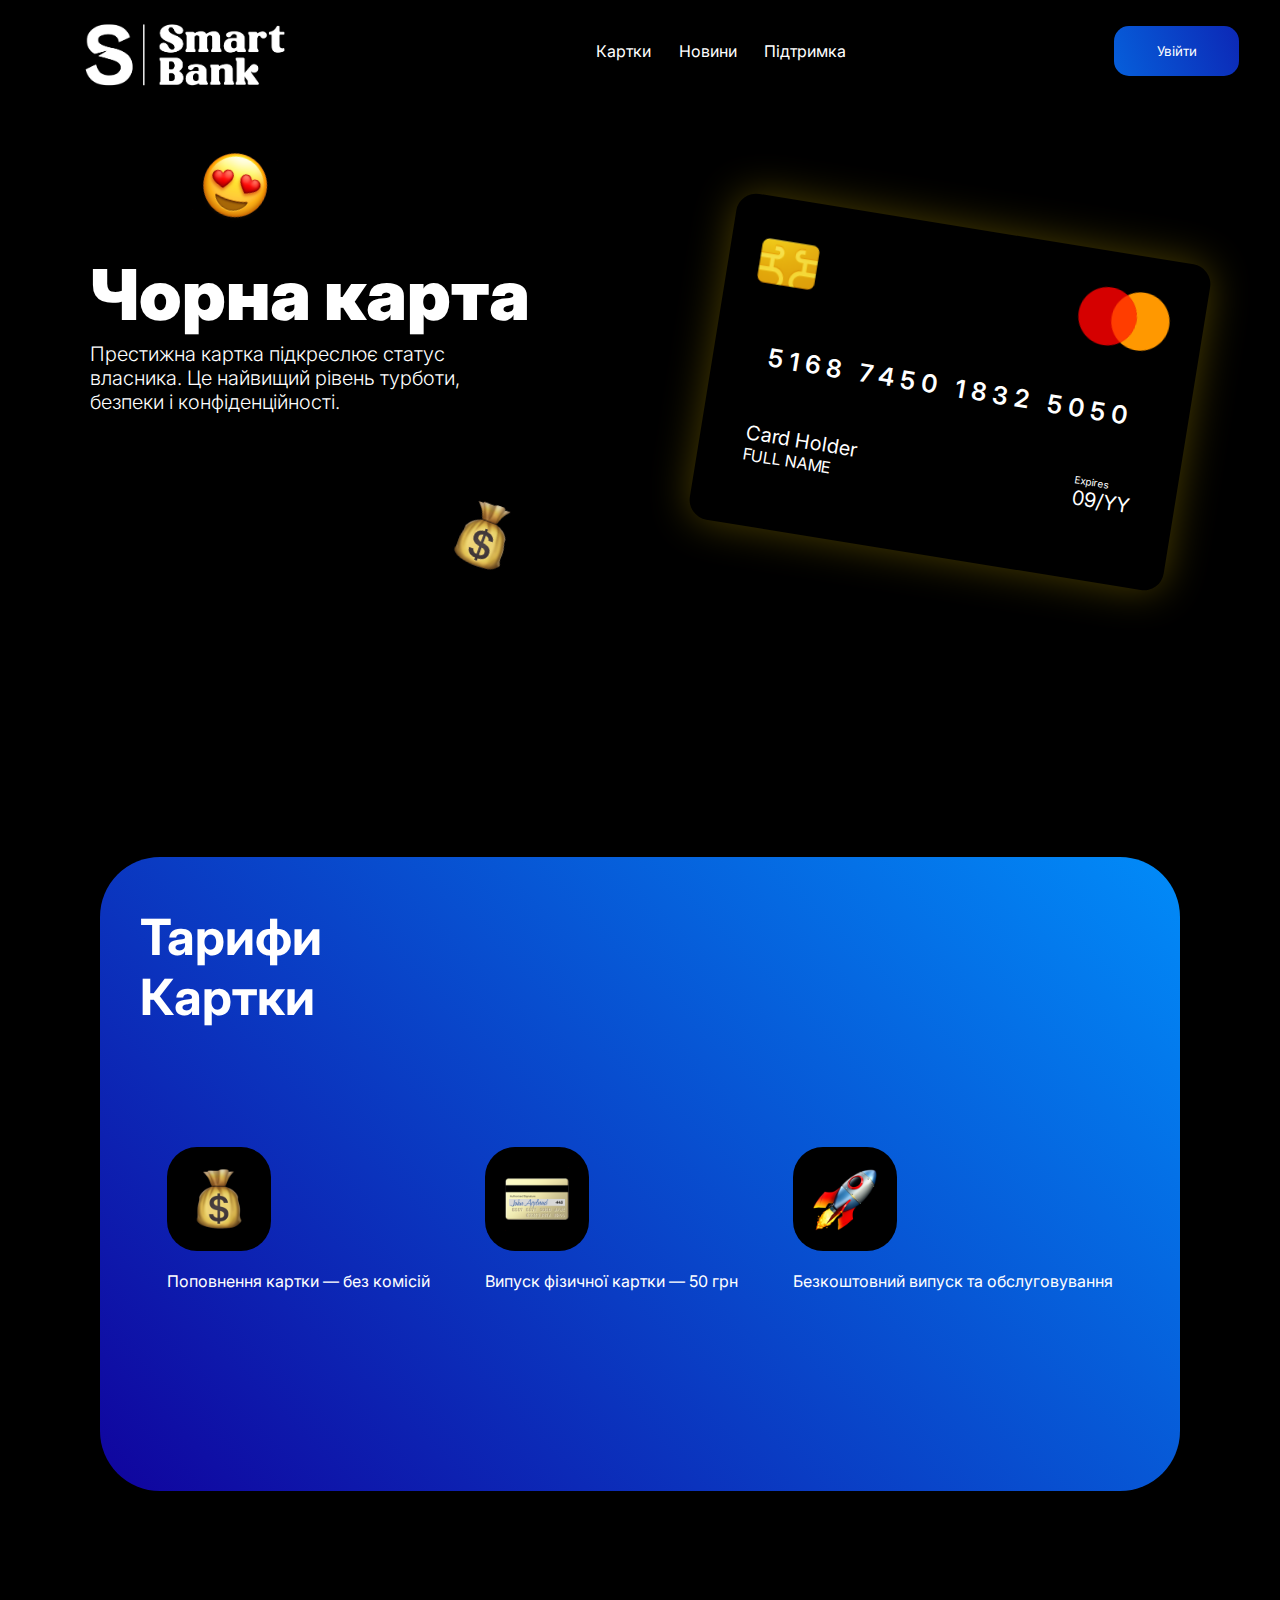
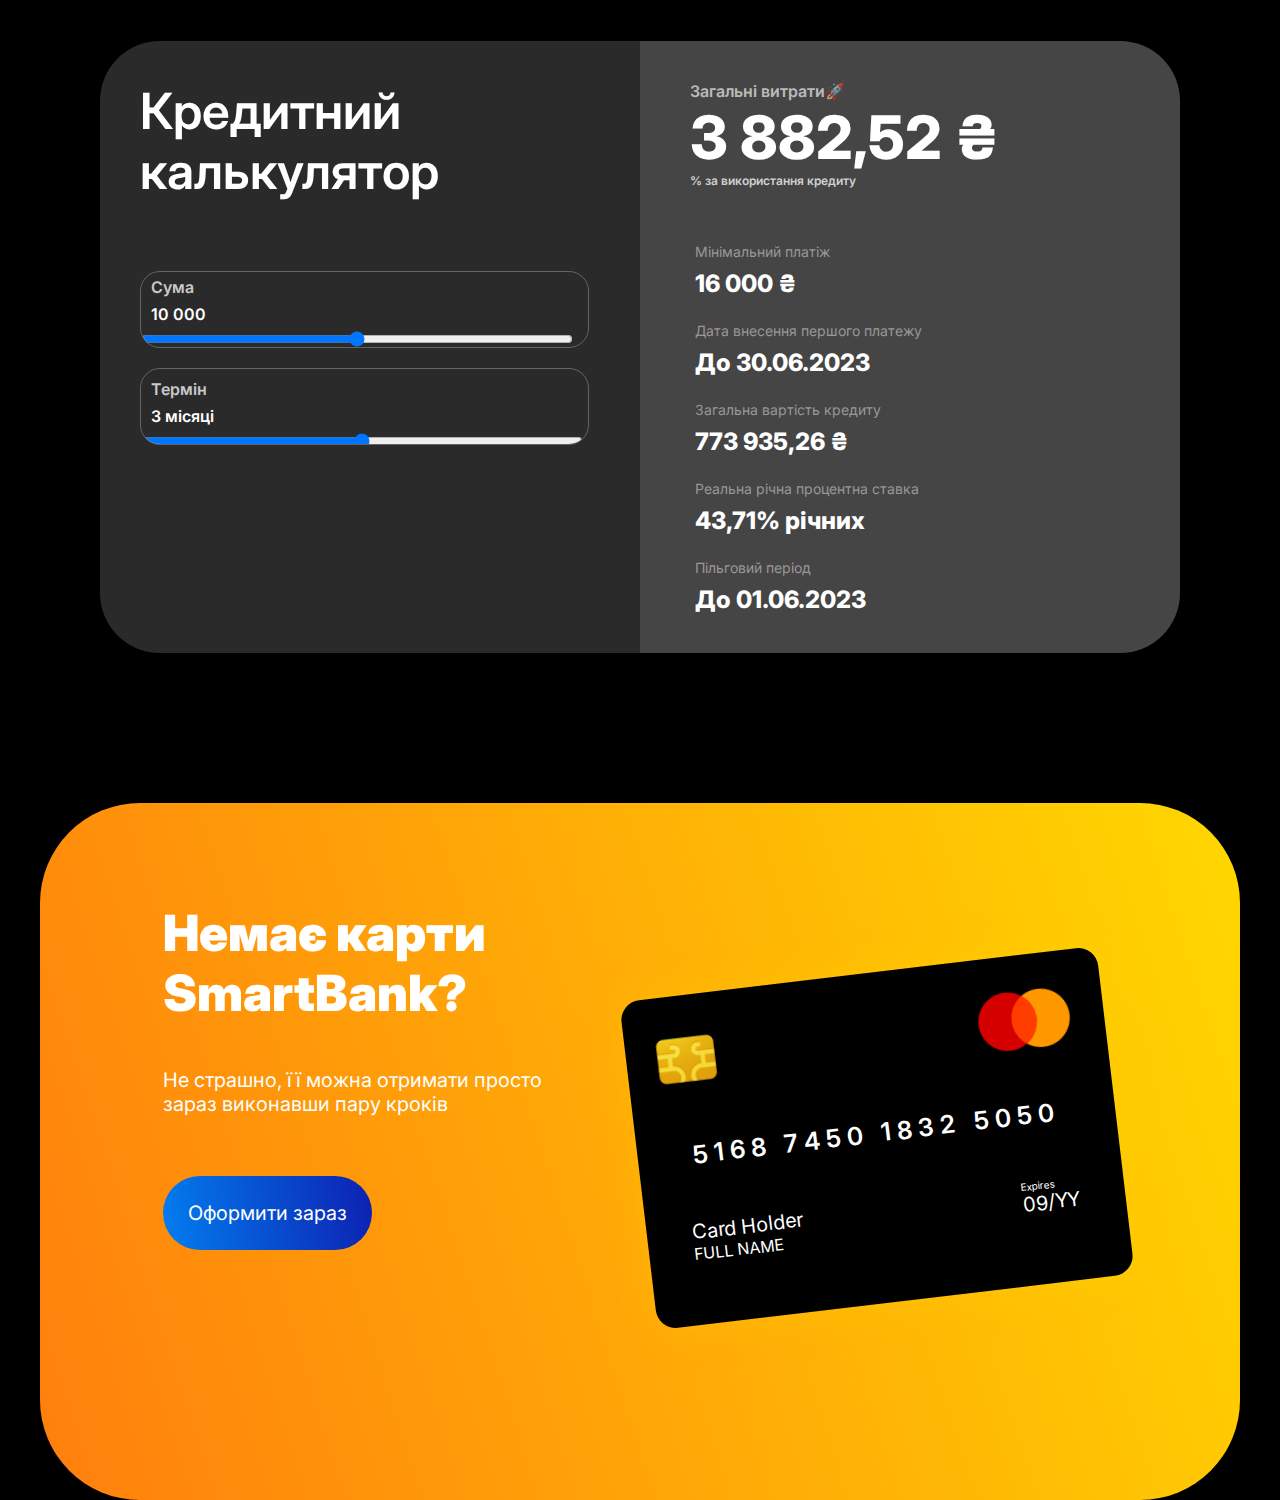
==== pages/blackcard.html @ bc7e6b84 "v4" ====
<!DOCTYPE html>
<html lang="en">
<head>
    <meta charset="UTF-8">
    <meta name="viewport" content="width=device-width, initial-scale=1.0">
    <title>Чорна карта</title>
    <link rel="stylesheet" href="../style/blackcard.css">
    <link rel="stylesheet" href="../style/CardModal.css">
    <link rel="stylesheet" href="../style/load.css">
</head>
<body>
    <div class="modal__cards">
        <img src="../image/close-100.png" alt="" class="modal-btn">
        <h2 class="modal__cards-title">Обирай потрібну карту</h2>
        <div class="modal__block">
            <a href="../pages/blackcard.html">
            <div class="modal__cards-box">
                <div class="modal-card card-black">
                    <div class="modal-card__top">
                        <img src="../image/chip card.png" alt="" class="modal__card-chip">
                        <img src="../image/Mastercard Logo.png" alt="" class="modal__card-company">
                    </div>
                    <p class="modal__card-number">5168 7000 1234 5432</p>
                    <p class="modal__card-data">09/27</p>
                </div>
                <p class="modal__card-name">Чорна карта</p>
                <p class="modal__card-info">Престижна картка підкреслює статус власника. Це найвищий рівень турботи, безпеки і конфіденційності. </p>
            </div>
            </a>
            <a href="">
            <div class="modal__cards-box">
                <div class="modal-card card-pink">
                    <div class="modal-card__top">
                        <img src="../image/chip card.png" alt="" class="modal__card-chip">
                        <img src="../image/Mastercard Logo.png" alt="" class="modal__card-company">
                    </div>
                    <p class="modal__card-number">5168 7000 1234 5432</p>
                    <p class="modal__card-data">09/27</p>
                </div>
                <p class="modal__card-name">Дитяча карта</p>
                <p class="modal__card-info"> Картка для клієнтів від 6 до 14 років. Включає в себе батьківський контроль, а також цікаві можливості. </p>
            </div>
            </a>
            <a href="">
            <div class="modal__cards-box">
                <div class="modal-card card-white">
                    <div class="modal-card__top">
                        <img src="../image/chip card.png" alt="" class="modal__card-chip">
                        <img src="../image/Mastercard Logo.png" alt="" class="modal__card-company">
                    </div>
                    <p class="modal__card-number" style="color: black;">5168 7000 1234 5432</p>
                    <p class="modal__card-data" style="color: black;">09/27</p>
                </div>
                <p class="modal__card-name">Біла карта</p>
                <p class="modal__card-info"> Прості перекази, оплата комуналки, функціональна виписка, налаштування картки - тепер у вашій кишені!</p>
            </div>
            </a>
        </div>
      
        
    </div>
    <div class="mask">
        <div class="load">
            <img src="../image/logo.png" alt="" width="200px">
        </div>
    </div>
    <header class="header">
        <a href="../index.html">
            <img src="../image/logo.png" alt="SmartBank" class="logo">
        </a>
        <nav class="list">
            <a href="../index.html">
                <ul class="cards element">Картки</ul>
            </a>            
            <ul class="news element">Новини</ul>
            <ul class="support element">Підтримка</ul>
        </nav>
        <img src="../image/icons8-menu-100.png" alt="Menu" class="img-menu">
        <a href="../pages/regestration.html">
        <button class="login-btn">Увійти</button>
        <link href="https://fonts.googleapis.com/css?family=Inter:100,200,300,regular,500,600,700,800,900" rel="stylesheet" />

        </a>
    </header>
    <main>
        <section class="card__info">
            <div class="card__info-left">
                <h1 class="card__info-title">Чорна карта</h1>
                <p class="card__info-text">Престижна картка підкреслює статус власника. Це найвищий рівень турботи, безпеки і конфіденційності. </p>
            </div>
            <div class="card__info-right">
                <div class="card">
                    <div class="card__top">
                        <img src="../image/chip card.png" alt="" class="card-chip">
                        <img src="../image/Mastercard Logo.png" alt="" class="card-company">
                    </div>
                    <p class="card-number">5168 7450 1832 5050</p>
                    <div class="card__bottom">
                        <div class="name__box">
                            <p class="name__box-title">Card Holder</p>
                            <p class="name__box-info">FULL NAME</p>
                        </div>
                        <div class="expires__box">
                            <p class="expires__box-title">Expires</p>
                            <p class="expires__box-dato">09/YY</p>
                        </div>
                    </div>
                </div>
            </div>
            <img src="../image/heart_eyes.png" alt="" class="emoji heart-eyes">
            <img src="../image/moneybag.png" alt="" class="emoji moneybag">
            
        </section>
        <section class="card-tariff">
            <h2 class="card-tariff-title">
                Тарифи <br>Картки
            </h2>
            <div class="card-tariff__block">
                <div class="card-tariff-box">
                    <div class="card-tariff__emoji-box">
                        <img src="../image/moneybag.png" alt="" class="card-tif__emoji">
                    </div>
                    <p class="card-tariff-info">Поповнення картки — без комісій</p>
                </div>
                <div class="card-tariff-box">
                    <div class="card-tariff__emoji-box">
                        <img src="../image/credit_card.png" alt="" class="card-tif__emoji">
                    </div>
                    <p class="card-tariff-info">Випуск фізичної картки — 50 грн</p>
                </div>
                <div class="card-tariff-box">
                    <div class="card-tariff__emoji-box">
                        <img src="../image/rocket.png" alt="" class="card-tif__emoji">
                    </div>
                    <p class="card-tariff-info">Безкоштовний випуск та обслуговування</p>
                </div>
            </div>
        </section>
        <section class="credit-calc">
            <div class="calc">
                <h2 class="calc-title">
                    Кредитний <br> калькулятор
                </h2>
                <div class="calc-box-summa">
                    <label class="calc-summa-name">Сума</label>
                    <p class="calc-summa-number">10 000</p>
                    <input type="range" class="calc-summa-range">
                </div>
                <div class="calc-box-time">
                    <label class="calc-time-name">Термін</label>
                    <p class="calc-time-number">3 місяці</p>
                    <input type="range" class="calc-time-range">
                </div>
            </div>
            <div class="credit-info">
                <div class="credit-info-head">
                    <p class="credit-info-title">Загальні витрати🚀</p>
                    <p class="credit-info-number">3 882,52 ₴</p>
                    <p class="credit-info-txt">% за використання кредиту 
                    </p>
                </div>
                <div class="credit-info-body">
                    <div class="credit-info-box">
                        <p class="credit-minimum-name">Мінімальний платіж </p>
                        <p class="credit-minimum-number">16 000 ₴</p>
                        
                    </div>
                    <div class="credit-info-box">
                        <p class="credit-firsrt-name">Дата внесення першого платежу </p>
                        <p class="credit-first-dato">До 30.06.2023</p>

                    </div>
                    <div class="credit-info-box">
                        <p class="credit-all-name">Загальна вартість кредиту</p>
                        <p class="credit-all-number">773 935,26 ₴</p>

                    </div>
                    <div class="credit-info-box">
                        <p class="credit-procent-name">Реальна річна процентна ставка</p>
                        <p class="credit-procent-number">43,71% річних</p>

                    </div>
                    <div class="credit-info-box">
                        <p class="credit-free-name">Пільговий період</p>
                        <p class="credit-free-number">До 01.06.2023</p>

                    </div>
                </div>
            </div>
        </section>
        <section class="notcard">
            <div class="notcard__left">
                <h2 class="notcard__left-title">Немає карти <br> SmartBank?</h2>
                <p class="notcard__left-info">Не страшно, її можна отримати просто зараз виконавши пару кроків</p>
                <button class="notcard__left-btn">Оформити зараз</button>
            </div>
            <div class="notcard__right">
                <div class="card" style="rotate: -16deg;">
                    <div class="card__top">
                        <img src="../image/chip card.png" alt="" class="card-chip">
                        <img src="../image/Mastercard Logo.png" alt="" class="card-company">
                    </div>
                    <p class="card-number">5168 7450 1832 5050</p>
                    <div class="card__bottom">
                        <div class="name__box">
                            <p class="name__box-title">Card Holder</p>
                            <p class="name__box-info">FULL NAME</p>
                        </div>
                        <div class="expires__box">
                            <p class="expires__box-title">Expires</p>
                            <p class="expires__box-dato">09/YY</p>
                        </div>
                    </div>
                </div>
            </div>
        </section>
    </main>
    <script src="../script/load.js"></script>
    <script src="../script/CardModal.js"></script>
</body>
</html>
---- style/blackcard.css ----
*{ 
    padding: 0; 
    margin: 0; 
    border: 0; 
    text-decoration: none; 
    font-family: Inter;

   } 
    
   :focus,:active{outline: none;} 
   a:focus,a:active{outline: none;} 
    
   nav,footer,header,aside{display: block;} 
    
   :root{ 
    --blue: #10069F; 
    --yellow: #FFD700;
   }  
    
   input,button,textarea{font-family:inherit;} 
    
   input::-ms-clear{display: none;} 
   button{cursor: pointer;
transition: 0.3s;} 
   button:hover{
    scale: 1.05;
   }
   button::-moz-focus-inner {padding:0;border:0;} 
   a, a:visited{text-decoration: none;
color: white;} 
   a:hover{text-decoration: none;} 
   ul li{list-style: none;} 
   img{vertical-align: top;} 
    
   h1,h2,h3,h4,h5,h6{font-size:inherit;font-weight: 400;} 
    
   html{ 
    scroll-behavior: smooth; 
   }




/* HEADER */

.header{
    height: 60px;
    background-color: black;
    border: 1px solid #000;
    display: flex;
    color: #fff;
    align-items: center;
    justify-content: space-between;
    padding: 20px 40px;
}

.logo {
    height: 75px;
    padding: 10px;
}




.list {
    display: flex;
    justify-content: space-between;
    align-items: center;
    min-width: 250px;
    max-width: 350px;
    color: #fff;
    font-size: 16px;

}


.img-menu{
    display: none;
}


.element{

    color: #fff;
    font-size: 16px;

}
.login-btn {
    width: 125px;
    height: 50px;
    border-radius: 15px;
    background: linear-gradient(71deg, #0095FF -99.27%, #10069F 162.04%);
    color: #fff;

}



/* MAIN */



/* INFO CARD */

main{
    background-color: #000;
    color: #fff;
}
.card__info {
    padding-top: 125px;
    display: flex;
    justify-content: space-around;
}
.card__info-left {
}
.card__info-title {
    margin-top: 25px;
    color: #FFF;
font-family: Inter;
font-size: 70px;
font-style: normal;
font-weight: 900;
line-height: normal;
}
.card__info-text {
    margin-top: 5px;
    color: #FFF;
font-family: Inter;
font-size: 20px;
font-style: normal;
font-weight: 300;
line-height: normal;
width: 400px;
}
.card__info-right {

}
.card {
    border-radius: 20px;
background: #000;
box-shadow: 0px 0px 40px 0px rgba(255, 215, 0, 0.29);
width: 450px;
height: 300px;
transform: rotate(9.216deg);
flex-shrink: 0;
 padding: 15px;
}
.card__top {
    display: flex;
    justify-content: space-between;
    align-items: center;
    margin-bottom: 30px;
    padding: 0px 15px;

}
.card-chip {
}
.card-company {
}
.card-number {
    text-align: center;
    display: block;
    margin: 0px auto;
    color: #FFF;
font-family: Inter;
font-size: 25px;
font-style: normal;
font-weight: 600;
line-height: normal;
letter-spacing: 6.25px;
}
.card__bottom {
    margin-top: 50px;
    display: flex;
    justify-content: space-between;
    padding: 0px 30px;
}
.expires__box {
}
.expires__box-title {
    color: #FFF;
font-family: Inter;
font-size: 10px;
font-style: normal;
font-weight: 400;
line-height: normal;
}
.expires__box-dato {
    color: #FFF;
font-family: Inter;
font-size: 20px;
font-style: normal;
font-weight: 400;
line-height: normal;
}
.name__box {
    
}
.name__box-title {
    color: #FFF;
font-family: Inter;
font-size: 20px;
font-style: normal;
font-weight: 400;
line-height: normal;
}
.name__box-info {
    color: #FFF;
font-family: Inter;
font-size: 16px;
font-style: normal;
font-weight: 400;
line-height: normal;
}


.emoji {
    position: absolute;
    height: 70px;
    width: 70px;
    
}
.heart-eyes {
    top: 150px;
    left: 200px;
    rotate: 15deg;
}
.moneybag {
    top: 500px;
    left: 450px;
    rotate: 20deg;
}


/* CARD TARIFF */


.card-tariff {
    margin: 0px auto;
    margin-top: 300px;
    border-radius: 60px;
    background: linear-gradient(44deg, #10069F 1.54%, #0095FF 107.22%);
    max-width: 1000px;
    padding: 50px 40px 200px 40px;
}
.card-tariff-title {
    color: #FFF;
font-family: Inter;
font-size: 50px;
font-style: normal;
font-weight: 700;
line-height: normal;
}
.card-tariff__block {
    margin-top: 120px;
    display: flex;
    justify-content: space-around;
}
.card-tariff-box {
}
.card-tariff__emoji-box {
    border-radius: 30px;
background: #000;
padding: 20px;
max-width: 64px;
}
.card-tif__emoji {
    width: 64px;
    height: 64px;
}
.card-tariff-info {
    margin-top: 20px;
    
}


/* CREDIT CALC */


.credit-calc {
    margin: 0px auto;
    margin-top: 150px;
    border-radius: 60px;
    background: linear-gradient(270deg, rgba(100, 100, 100, 0.69) 50%, rgba(100, 100, 100, 0.42) 50%);
    max-width: 1000px;
    padding: 40px;
    display: flex;
    
}
.calc {
    width: 50%;
}
.calc-title {
    color: #FFF;
font-family: Inter;
font-size: 50px;
font-style: normal;
font-weight: 600;
line-height: normal;
}


.calc-box-summa {
    margin-top: 70px;
    width: 432px;
    height: 70px;
    flex-shrink: 0;
    border-radius: 20px;
    border: 1px solid #646464;
    background: rgba(217, 217, 217, 0.00);
    padding: 5px 5px 0px 10px;   
    overflow-y: hidden;
    display: flex;
    flex-direction: column;
    justify-content: space-between;
}
.calc-summa-name {
    color: rgba(255, 255, 255, 0.75);
font-family: Inter;
font-size: 16px;
font-style: normal;
font-weight: 600;
line-height: normal;
}
.calc-summa-number {
    color: #FFF;
font-family: Inter;
font-size: 16px;
font-style: normal;
font-weight: 600;
line-height: normal;
    /* margin-top: 6px;
    margin-bottom: 7px; */
}
.calc-summa-range {
    margin-left: -10px;
    width: 100%;
}
.calc-summa-range:hover{
    cursor: pointer;
}


.calc-box-time {
    margin-top: 20px;
    width: 432px;
    height: 70px;
    flex-shrink: 0;
    border-radius: 20px;
    border: 1px solid #646464;
    background: rgba(217, 217, 217, 0.00);
    padding: 5px 5px 0px 10px;   
    overflow-y: hidden;
    display: flex;
    flex-direction: column;
    justify-content: space-between;
}
.calc-time-name {
    margin-top: 5px;
    color: rgba(255, 255, 255, 0.75);
font-family: Inter;
font-size: 16px;
font-style: normal;
font-weight: 600;
line-height: normal;
}
.calc-time-number {
    margin-top: 7px;
    color: #FFF;
font-family: Inter;
font-size: 16px;
font-style: normal;
font-weight: 600;
line-height: normal;
}
.calc-time-range {
    margin-left: -10px;
    margin-top: 7px;
}

.credit-info {
    padding-left: 50px;
    width: calc(50% - 50px);
}
.credit-info-title {
    color: rgba(255, 255, 255, 0.65);
font-family: Inter;
font-size: 16px;
font-style: normal;
font-weight: 600;
line-height: normal;
}
.credit-info-number {
    color: #FFF;
font-family: Inter;
font-size: 60px;
font-style: normal;
font-weight: 800;
line-height: normal;
}
.credit-info-txt {
    color: rgba(255, 255, 255, 0.75);
font-family: Inter;
font-size: 12px;
font-style: normal;
font-weight: 600;
line-height: normal;
}


.credit-info-body {
    margin-top: 50px;
    display: flex;
    flex-direction: column;
    gap: 20px;

}
.credit-info-box {
    padding: 5px;
    width: auto;
    display: flex;
    flex-direction: column;
    gap: 15px;

}
.credit-minimum-name {
    font-family: Inter;
    font-style: normal;
    font-weight: 400;
    font-size: 14px;
    line-height: 17px;
    color: #9a9797;
}
.credit-minimum-number {

    font-family: Inter;
    font-style: normal;
    font-weight: 800;
    font-size: 24px;
    line-height: 17px;
    display: flex;
    align-items: center;
    color: #ffffff;
}
.credit-firsrt-name {
    font-family: Inter;
    font-style: normal;
    font-weight: 400;
    font-size: 14px;
    line-height: 17px;
    color: #9a9797;
}
.credit-first-dato {
    font-family: Inter;
    font-style: normal;
    font-weight: 800;
    font-size: 24px;
    line-height: 17px;
    display: flex;
    align-items: center;
    color: #ffffff;
}
.credit-all-name {
    font-family: Inter;
    font-style: normal;
    font-weight: 400;
    font-size: 14px;
    line-height: 17px;
    color: #9a9797;
}
.credit-all-number {
    font-family: Inter;
    font-style: normal;
    font-weight: 800;
    font-size: 24px;
    line-height: 17px;
    display: flex;
    align-items: center;
    color: #ffffff;
}
.credit-procent-name {
    font-family: Inter;
    font-style: normal;
    font-weight: 400;
    font-size: 14px;
    line-height: 17px;
    color: #9a9797;
}
.credit-procent-number {
    font-family: Inter;
    font-style: normal;
    font-weight: 800;
    font-size: 24px;
    line-height: 17px;
    display: flex;
    align-items: center;
    color: #ffffff;
}
.credit-free-name {
    font-family: Inter;
    font-style: normal;
    font-weight: 400;
    font-size: 14px;
    line-height: 17px;
    color: #9a9797;
}
.credit-free-number {
    font-family: Inter;
    font-style: normal;
    font-weight: 800;
    font-size: 24px;
    line-height: 17px;
    display: flex;
    align-items: center;
    color: #ffffff;
}

.notcard {
    margin: 0px auto;
    margin-top: 150px;
    max-width: 1100px;
    height: 597px;
    flex-shrink: 0;
    border-radius: 100px;
    background: linear-gradient(252deg, #FFD700 0.23%, #FF740F 112.58%);
    padding: 50px;
    display: flex;
    justify-content: space-evenly;
}
.notcard__left {

}
.notcard__left-title {
    margin-top: 50px;
    color: #FFF;
font-family: Inter;
font-size: 50px;
font-style: normal;
font-weight: 900;
line-height: normal;
}
.notcard__left-info {
    margin-top: 45px;
    width: 400px;
    color: #FFF;
font-family: Inter;
font-size: 20px;
font-style: normal;
font-weight: 400;
line-height: normal;
}
.notcard__left-btn {
    margin-top: 60px;
    padding: 25px;
    border-radius: 40px;
background: linear-gradient(82deg, #0095FF -25.15%, #10069F 128.81%);
color: #FFF;
font-family: Inter;
font-size: 20px;
font-style: normal;
font-weight: 400;
line-height: normal;
}
.notcard__right {
    margin-top: 120px;
    display: flex;
    flex-direction: column;
    align-items: center;
}
---- style/CardModal.css ----
.modal__cards {
    display: none;
    transition: 0.4s;

}

.modal__cards.show{
    overflow: hidden;
    display: block;
    position: fixed;
    width: 100%;
    height: 100%;
    z-index: 1000;
    background-color: #1C1A30;
}
/* body{
    overflow: hidden;
} */
.modal__cards-title {
    color: #FFF;
text-align: center;
font-family: Inter;
font-size: 40px;
font-style: normal;
font-weight: 600;
line-height: normal;
margin-top: 100px;
}
.modal__cards-box {
    border-radius: 30px;
    width: 400px;
    height: 450px;
    display: flex;
    flex-direction: column;
    align-items: center;
    text-align: center;
    transition: 0.5s;
}
.modal__cards-box:hover{
    background-color: rgba(255, 255, 255, 0.503);
    cursor: pointer;
}
.modal__cards-box:hover .modal-card{
    rotate: 7deg;
}

.modal-card {
    margin-top: 50px;
    transition: 0.5s;
width: 315px;
height: 215px;
background-color: #000;
border-radius: 30px;
padding: 10px;

}





.modal-card__top {
    display: flex;
    justify-content: space-between;
    align-items: center;
}
.modal__card-chip {
    width: 60px;
    height: 48px;
}
.modal__card-company {
    width: 75px;
}
.modal__card-number {
    margin-top: 20px;
    color: #FFF;
font-family: Lato;
font-size: 17px;
font-style: normal;
font-weight: 600;
line-height: normal;
letter-spacing: 5px;
}
.modal__card-data {
    color: #FFF;
font-family: Work Sans;
font-size: 17px;
font-style: normal;
font-weight: 400;
line-height: normal;
margin-top: 30px;
margin-left: 50px;
}





.modal__card-name {
    margin-top: 20px;
    color: #FFF;
font-family: Work Sans;
font-size: 30px;
font-style: normal;
font-weight: 700;
line-height: normal;
}
.modal__card-info {
    color: #FFF;
font-family: Work Sans;
font-size: 16px;
font-style: normal;
font-weight: 300;
line-height: normal;
}


.modal__cards {
}
.modal__cards-title {
    margin-bottom: 50px;
}
.modal__block {
    gap: 20px;
    margin-top: 100px;
    display: flex;
    justify-content: center;
    margin: 0px auto;
}
.modal__cards-box {
}
.modal-card {
}

.card-pink{
    background-color: #E1447D;
}
.card-white{
    background-color: #fff;
}

.modal-btn{
    width: 50px;
    height: 50px;
    position: fixed;
    right: 50px;
    top: 50px;
    transition: 0.2s;
}
.modal-btn:hover{
    cursor: pointer;
}




/* width */
::-webkit-scrollbar {
    width: 10px;
  }
  
  /* Track */
  ::-webkit-scrollbar-track {
    background: #f1f1f1;
  }
  
  /* Handle */
  ::-webkit-scrollbar-thumb {
    background: linear-gradient(267deg, #0095FF 10.17%, #10069F 133.23%);  }
  
  /* Handle on hover */
  ::-webkit-scrollbar-thumb:hover {
    background: #555;
  }
---- style/load.css ----
.mask{
    display: flex;
    justify-content: center;
    align-items: center;
    width: 100%;
    height: 100vh;
    background-color: #000;
    position: fixed;
    z-index: 50;
}
.mask.hide{
    display: none;
    
}
.mask img{
    animation: 5s load infinite alternate;
    
}
@keyframes load {
    0%{
        transform: translate(25px);
    }
    100%{
        transform: translate(-25px);

    }
}
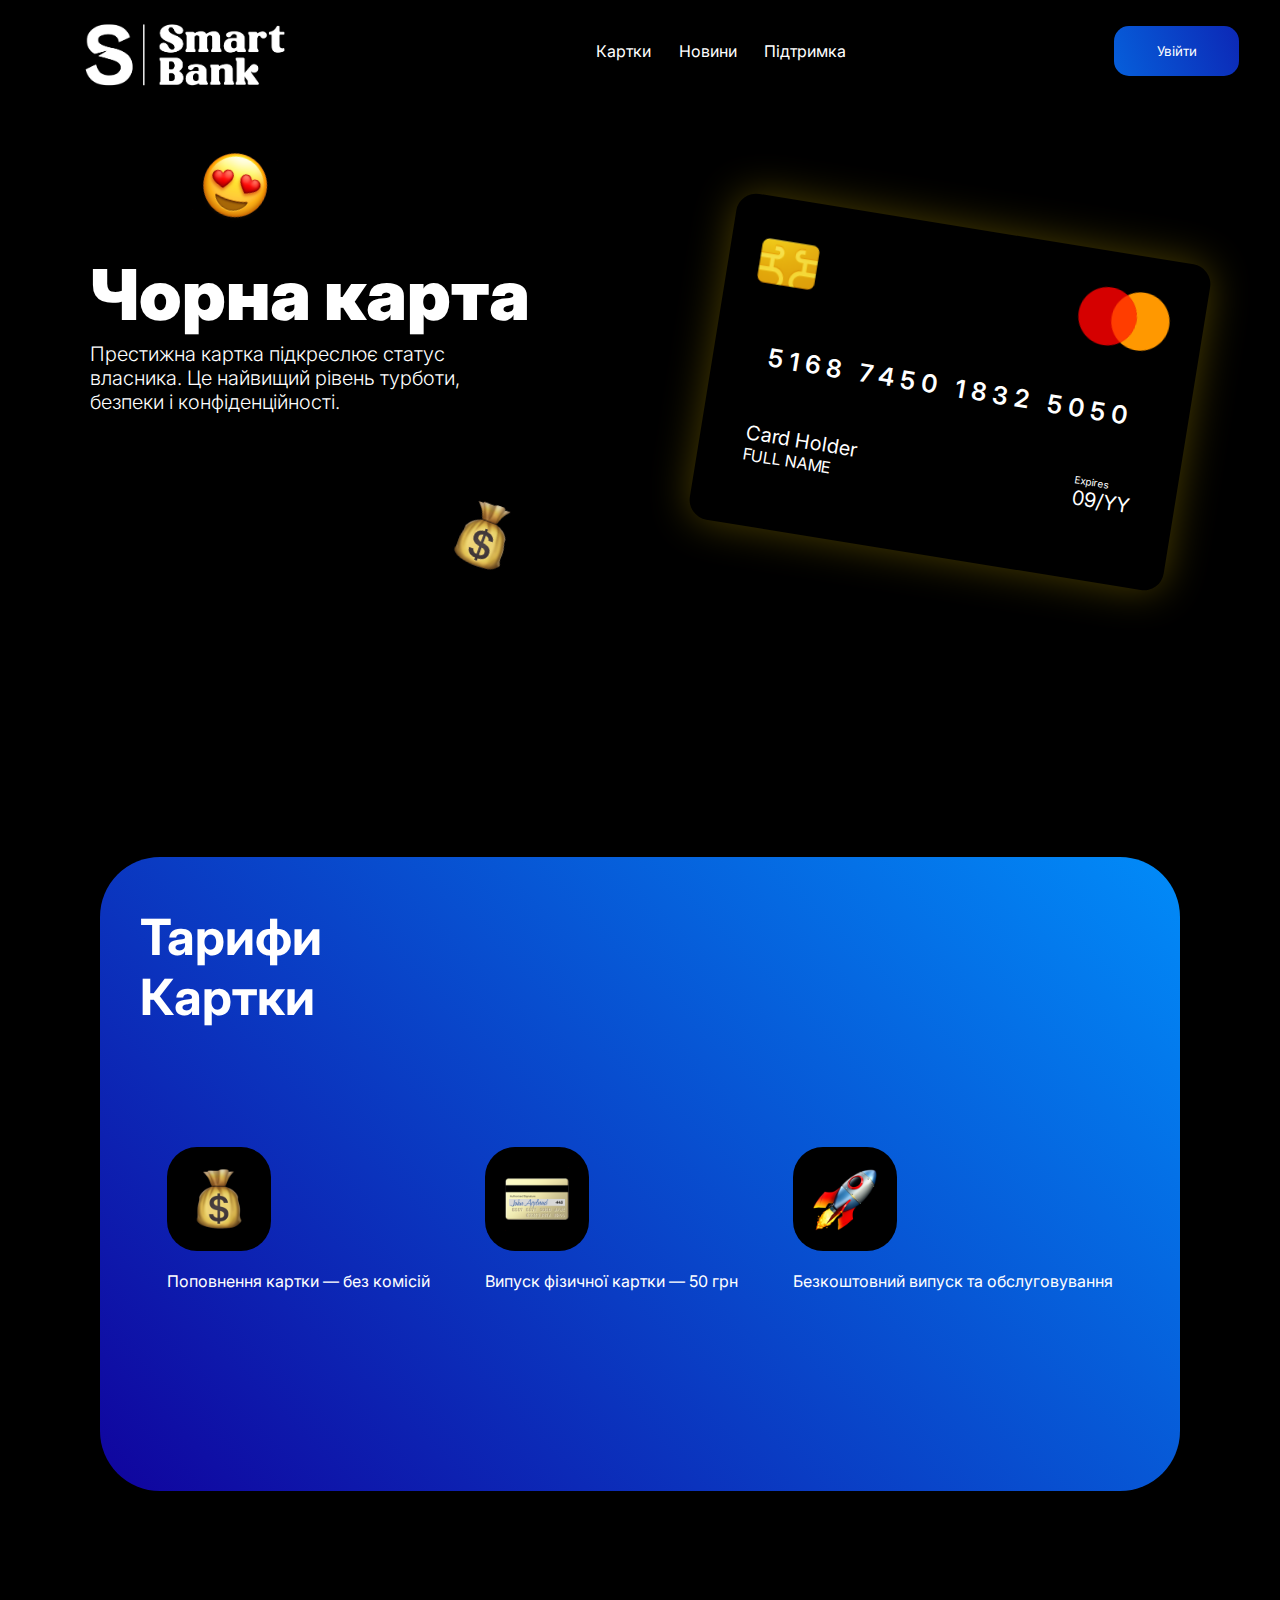
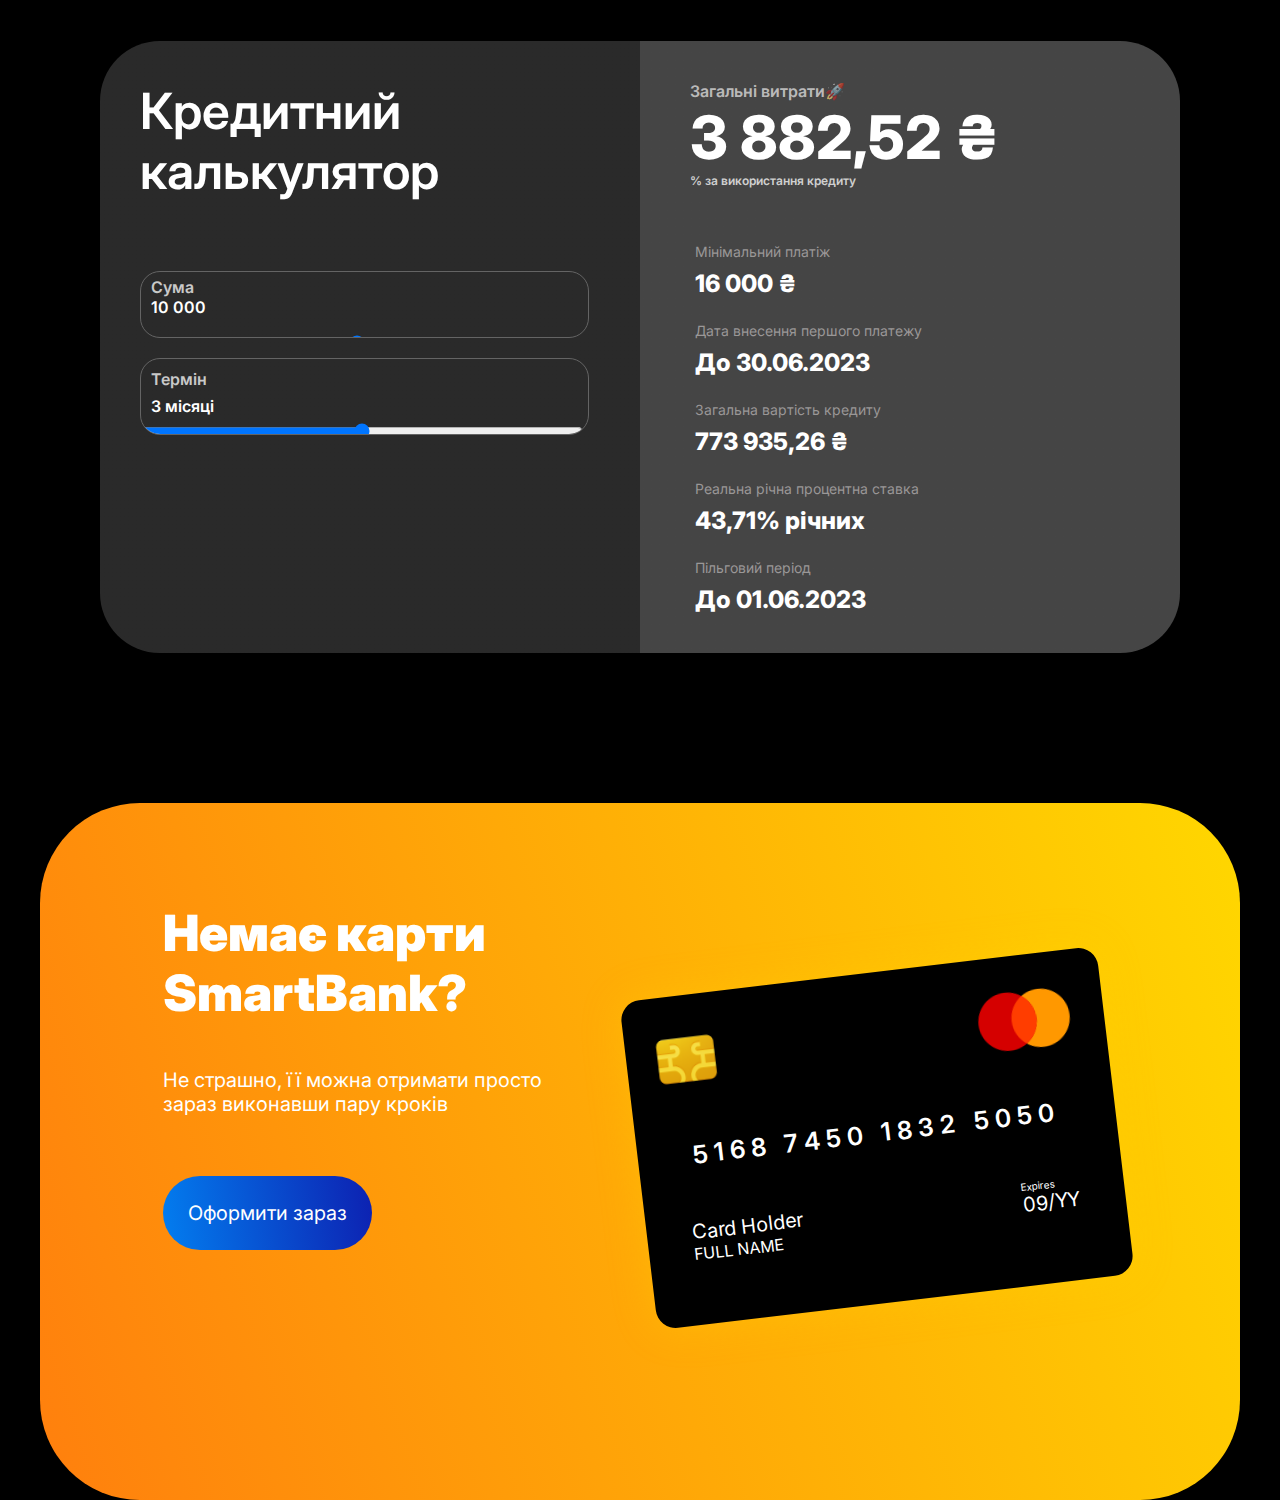
==== commit d3c40d17: "v5" ====
--- a/pages/blackcard.html
+++ b/pages/blackcard.html
@@ -144,9 +144,11 @@
                     Кредитний <br> калькулятор
                 </h2>
                 <div class="calc-box-summa">
-                    <label class="calc-summa-name">Сума</label>
-                    <p class="calc-summa-number">10 000</p>
-                    <input type="range" class="calc-summa-range">
+                    <div class="calc-box-input">
+                        <label class="calc-summa-name">Сума</label>
+                        <p class="calc-summa-number">10 000</p>
+                        <input type="range" class="calc-summa-range">
+                    </div>
                 </div>
                 <div class="calc-box-time">
                     <label class="calc-time-name">Термін</label>
--- a/style/blackcard.css
+++ b/style/blackcard.css
@@ -302,14 +302,13 @@
 
 .calc-box-summa {
     margin-top: 70px;
-    width: 432px;
-    height: 70px;
+        width: 432px;
     flex-shrink: 0;
     border-radius: 20px;
     border: 1px solid #646464;
     background: rgba(217, 217, 217, 0.00);
     padding: 5px 5px 0px 10px;   
-    overflow-y: hidden;
+    overflow-x: hidden;
     display: flex;
     flex-direction: column;
     justify-content: space-between;
@@ -333,7 +332,7 @@
     margin-bottom: 7px; */
 }
 .calc-summa-range {
-    margin-left: -10px;
+    transform: translate(-10px, 18px);
     width: 100%;
 }
 .calc-summa-range:hover{
--- a/style/CardModal.css
+++ b/style/CardModal.css
@@ -6,13 +6,29 @@
 }
 
 .modal__cards.show{
-    overflow: hidden;
     display: block;
     position: fixed;
     width: 100%;
     height: 100%;
     z-index: 1000;
     background-color: #1C1A30;
+    /* position: fixed;
+    top: 0;
+    left: 0;
+    width: 100%;
+    height: 100%;
+    background: rgba(0, 0, 0, 0.5);
+    display: flex;
+    align-items: center;
+    justify-content: center; */
+}
+.modal{
+    background: #ffffff00;
+    padding: 20px;
+    position: relative;
+    max-width: 100%;
+    max-height: 100%;
+    overflow-y: auto;
 }
 /* body{
     overflow: hidden;
@@ -36,6 +52,7 @@
     align-items: center;
     text-align: center;
     transition: 0.5s;
+    
 }
 .modal__cards-box:hover{
     background-color: rgba(255, 255, 255, 0.503);
@@ -127,6 +144,8 @@
     display: flex;
     justify-content: center;
     margin: 0px auto;
+    flex-wrap: wrap;
+    padding: 0px 20px;
 }
 .modal__cards-box {
 }
@@ -143,7 +162,7 @@
 .modal-btn{
     width: 50px;
     height: 50px;
-    position: fixed;
+    position: absolute;
     right: 50px;
     top: 50px;
     transition: 0.2s;
@@ -162,12 +181,14 @@
   
   /* Track */
   ::-webkit-scrollbar-track {
-    background: #f1f1f1;
+    background: #f1f1f100;
   }
   
   /* Handle */
   ::-webkit-scrollbar-thumb {
-    background: linear-gradient(267deg, #0095FF 10.17%, #10069F 133.23%);  }
+    background: linear-gradient(267deg, #0095FF 10.17%, #10069F 133.23%); 
+    border-radius: 20px;
+}
   
   /* Handle on hover */
   ::-webkit-scrollbar-thumb:hover {
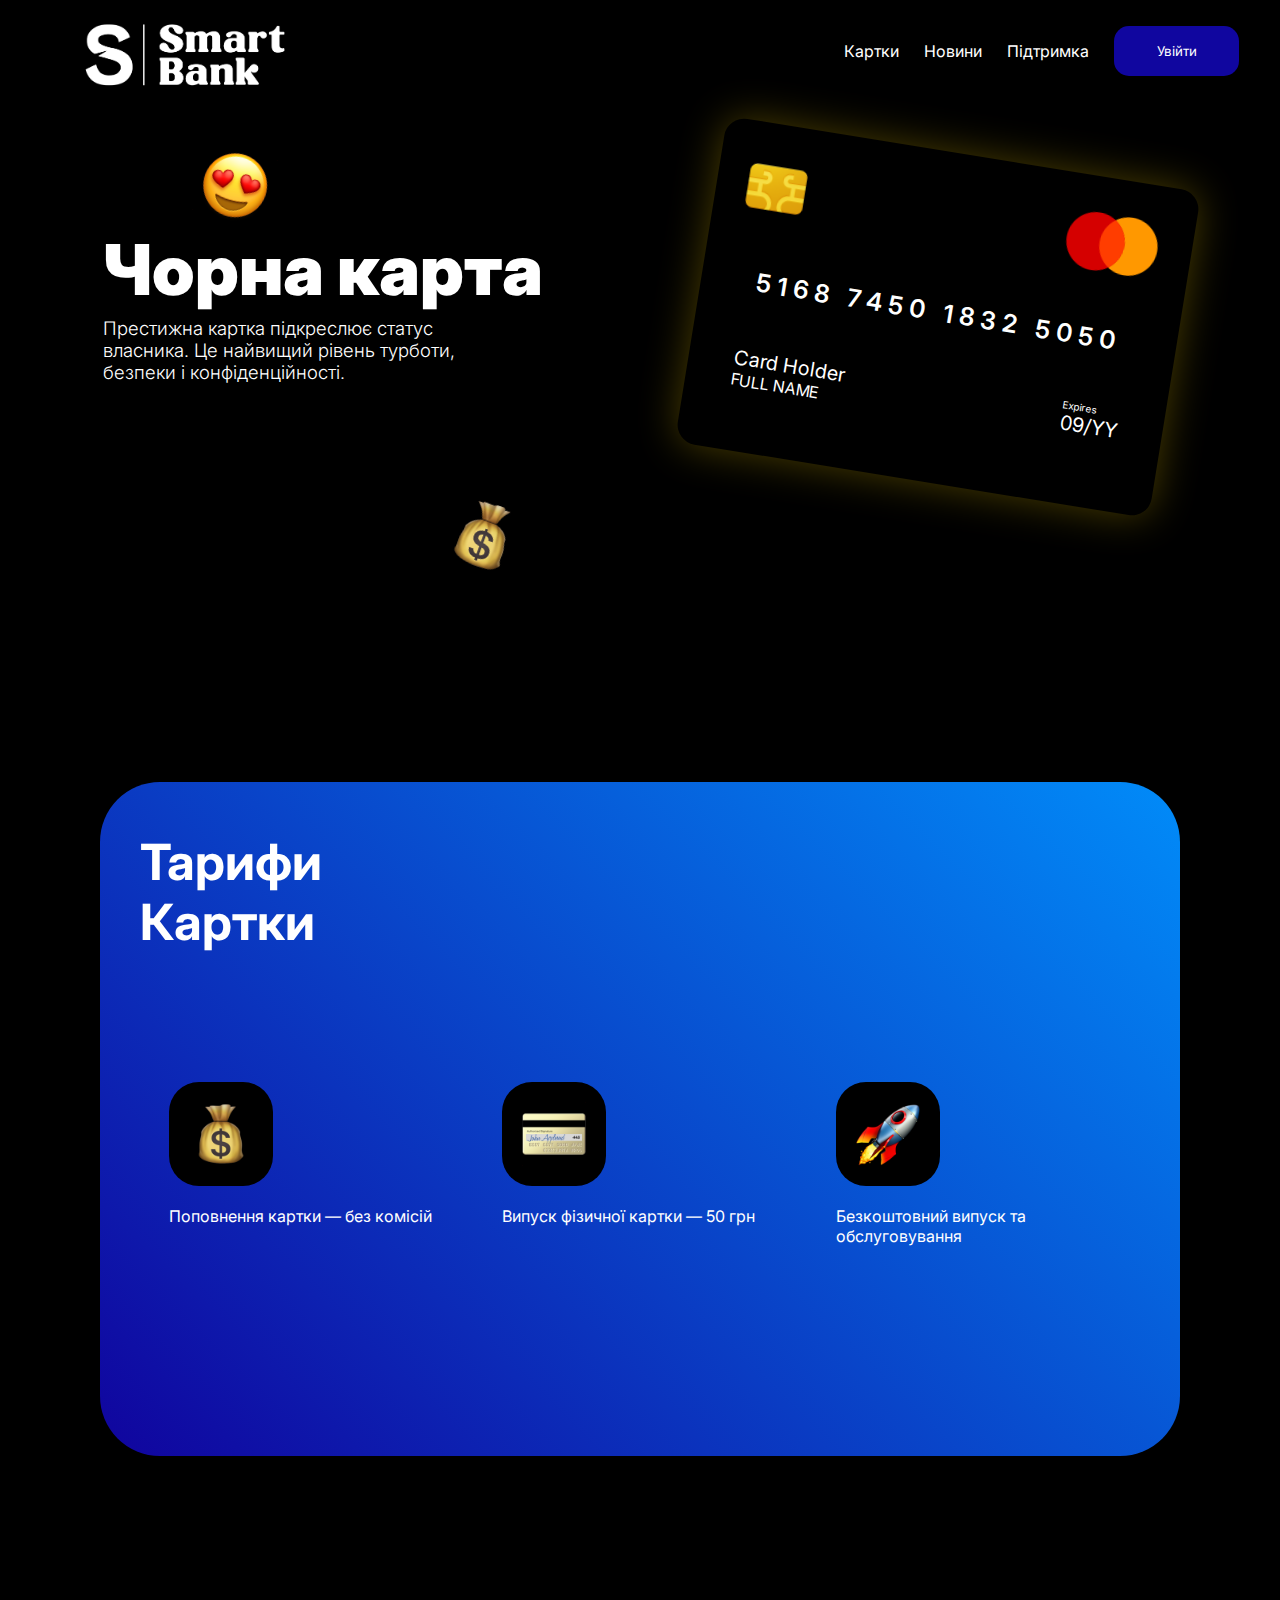
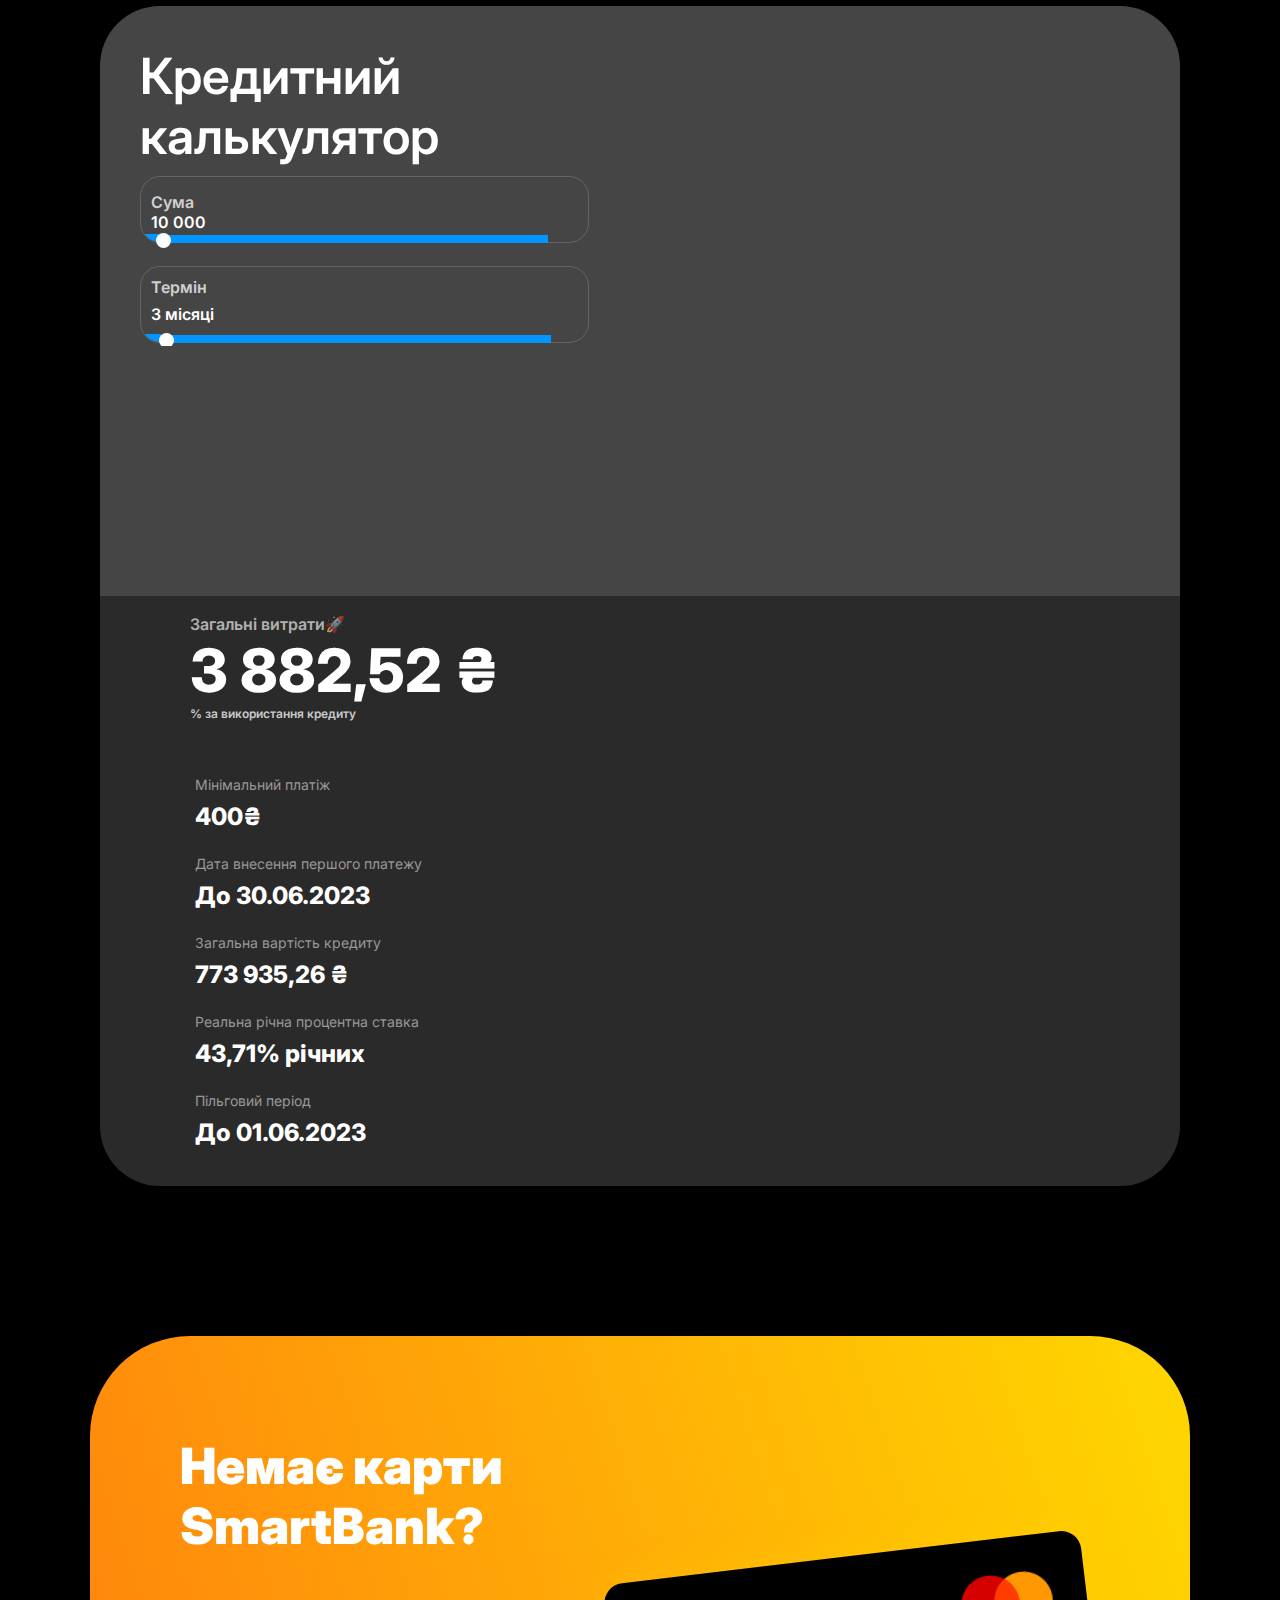
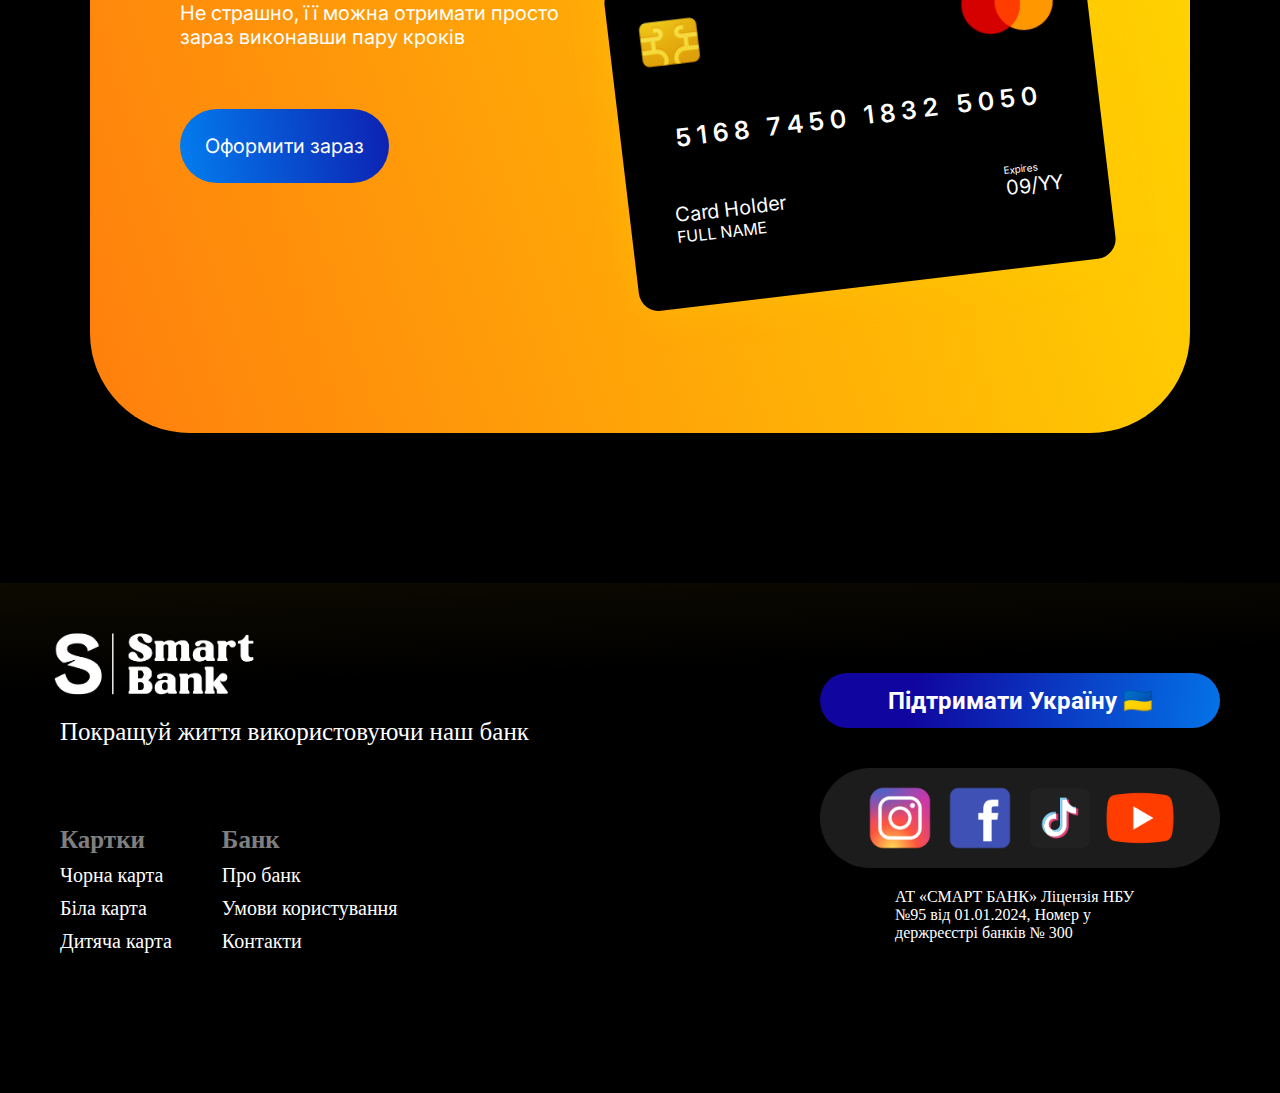
==== commit ff79d432: "v6" ====
--- a/pages/blackcard.html
+++ b/pages/blackcard.html
@@ -7,56 +7,61 @@
     <link rel="stylesheet" href="../style/blackcard.css">
     <link rel="stylesheet" href="../style/CardModal.css">
     <link rel="stylesheet" href="../style/load.css">
+    <link rel="stylesheet" href="../style/multi.css">
+    <link rel="shortcut icon" href="../image/favicon.png" type="image/x-icon">
+
+    <link href="https://fonts.googleapis.com/css?family=Inter:100,200,300,regular,500,600,700,800,900" rel="stylesheet" />
+    <link href="https://fonts.googleapis.com/css?family=Roboto:100,100italic,300,300italic,regular,italic,500,500italic,700,700italic,900,900italic" rel="stylesheet" />
 </head>
-<body>
+<body class="body">
     <div class="modal__cards">
-        <img src="../image/close-100.png" alt="" class="modal-btn">
-        <h2 class="modal__cards-title">Обирай потрібну карту</h2>
-        <div class="modal__block">
-            <a href="../pages/blackcard.html">
-            <div class="modal__cards-box">
-                <div class="modal-card card-black">
-                    <div class="modal-card__top">
-                        <img src="../image/chip card.png" alt="" class="modal__card-chip">
-                        <img src="../image/Mastercard Logo.png" alt="" class="modal__card-company">
-                    </div>
-                    <p class="modal__card-number">5168 7000 1234 5432</p>
-                    <p class="modal__card-data">09/27</p>
-                </div>
-                <p class="modal__card-name">Чорна карта</p>
-                <p class="modal__card-info">Престижна картка підкреслює статус власника. Це найвищий рівень турботи, безпеки і конфіденційності. </p>
-            </div>
-            </a>
-            <a href="">
-            <div class="modal__cards-box">
-                <div class="modal-card card-pink">
-                    <div class="modal-card__top">
-                        <img src="../image/chip card.png" alt="" class="modal__card-chip">
-                        <img src="../image/Mastercard Logo.png" alt="" class="modal__card-company">
-                    </div>
-                    <p class="modal__card-number">5168 7000 1234 5432</p>
-                    <p class="modal__card-data">09/27</p>
-                </div>
-                <p class="modal__card-name">Дитяча карта</p>
-                <p class="modal__card-info"> -Картка для клієнтів від 6 до 14 років. Включає в себе батьківський контроль, а також цікаві можливості. </p>
-            </div>
-            </a>
-            <a href="">
-            <div class="modal__cards-box">
-                <div class="modal-card card-white">
-                    <div class="modal-card__top">
-                        <img src="../image/chip card.png" alt="" class="modal__card-chip">
-                        <img src="../image/Mastercard Logo.png" alt="" class="modal__card-company">
-                    </div>
-                    <p class="modal__card-number" style="color: black;">5168 7000 1234 5432</p>
-                    <p class="modal__card-data" style="color: black;">09/27</p>
-                </div>
-                <p class="modal__card-name">Біла карта</p>
-                <p class="modal__card-info"> -Прості перекази, оплата комуналки, функціональна виписка, налаштування картки - тепер у вашій кишені!</p>
-            </div>
-            </a>
+        <div class="modal">
+            <img src="../image/close-100.png" alt="" class="modal-btn">
+            <h2 class="modal__cards-title">Обирай потрібну карту</h2>
+            <div class="modal__block">
+                <a href="../pages/blackcard.html">
+                <div class="modal__cards-box">
+                    <div class="modal-card card-black">
+                        <div class="modal-card__top">
+                            <img src="../image/chip card.png" alt="" class="modal__card-chip">
+                            <img src="../image/Mastercard Logo.png" alt="" class="modal__card-company">
+                        </div>
+                        <p class="modal__card-number">5168 7000 1234 5432</p>
+                        <p class="modal__card-data">09/27</p>
+                    </div>
+                    <p class="modal__card-name">Чорна карта</p>
+                    <p class="modal__card-info">Престижна картка підкреслює статус власника. Це найвищий рівень турботи, безпеки і конфіденційності. </p>
+                </div>
+                </a>
+                <a href="">
+                <div class="modal__cards-box">
+                    <div class="modal-card card-pink">
+                        <div class="modal-card__top">
+                            <img src="../image/chip card.png" alt="" class="modal__card-chip">
+                            <img src="../image/Mastercard Logo.png" alt="" class="modal__card-company">
+                        </div>
+                        <p class="modal__card-number">5168 7000 1234 5432</p>
+                        <p class="modal__card-data">09/27</p>
+                    </div>
+                    <p class="modal__card-name">Дитяча карта</p>
+                    <p class="modal__card-info">Картка для клієнтів від 6 до 14 років. Включає в себе батьківський контроль, а також цікаві можливості. </p>
+                </div>
+                </a>
+                <a href="">
+                <div class="modal__cards-box">
+                    <div class="modal-card card-white">
+                        <div class="modal-card__top">
+                            <img src="../image/chip card.png" alt="" class="modal__card-chip">
+                            <img src="../image/Mastercard Logo.png" alt="" class="modal__card-company">
+                        </div>
+                        <p class="modal__card-number" style="color: black;">5168 7000 1234 5432</p>
+                        <p class="modal__card-data" style="color: black;">09/27</p>
+                    </div>
+                    <p class="modal__card-name">Біла карта</p>
+                    <p class="modal__card-info">Прості перекази, оплата комуналки, функціональна виписка, налаштування картки - тепер у вашій кишені!</p>
+                </div>
+                </a>
+        </div>
         </div>
       
         
@@ -71,18 +76,38 @@
             <img src="../image/logo.png" alt="SmartBank" class="logo">
         </a>
         <nav class="list">
-            <a href="../index.html">
+    
                 <ul class="cards element">Картки</ul>
+            
+            <a href="#">
+                <ul class="news element">Новини</ul>
+            </a>
+            <a href="">
+                <ul class="support element">Підтримка</ul>
             </a>            
-            <ul class="news element">Новини</ul>
-            <ul class="support element">Підтримка</ul>
+            <a href="../pages/regestration.html">
+                <button class="login-btn">Увійти</button>
+            </a>
         </nav>
+        <div class="mobile-list">
+            <nav class="mobile-nav">
+                <a href="../index.html">
+                    <ul class="cards mobile-element">Картки</ul>
+                </a>
+                <a href="#">
+                    <ul class="mobile-news mobile-element">Новини</ul>
+                </a>
+                <a href="">
+                    <ul class="mobile-support mobile-element">Підтримка</ul>
+                </a>            
+                <a href="../pages/regestration.html">
+                    <button class="login-btn">Увійти</button>
+                </a>
+            </nav>
+                <img src="../image/close-100.png" alt="" class="close-btn">
+            
+        </div>
         <img src="../image/icons8-menu-100.png" alt="Menu" class="img-menu">
-        <a href="../pages/regestration.html">
-        <button class="login-btn">Увійти</button>
-        <link href="https://fonts.googleapis.com/css?family=Inter:100,200,300,regular,500,600,700,800,900" rel="stylesheet" />
-
-        </a>
     </header>
     <main>
         <section class="card__info">
@@ -143,17 +168,23 @@
                 <h2 class="calc-title">
                     Кредитний <br> калькулятор
                 </h2>
-                <div class="calc-box-summa">
-                    <div class="calc-box-input">
-                        <label class="calc-summa-name">Сума</label>
-                        <p class="calc-summa-number">10 000</p>
-                        <input type="range" class="calc-summa-range">
-                    </div>
-                </div>
-                <div class="calc-box-time">
-                    <label class="calc-time-name">Термін</label>
-                    <p class="calc-time-number">3 місяці</p>
-                    <input type="range" class="calc-time-range">
+                <div class="calc-box-input">
+
+                    <div class="calc-box-summa">
+                        <div class="calc-box-input">
+                            <label class="calc-summa-name">Сума</label>
+                            <p class="calc-summa-number">10 000</p>
+                        </div>
+                    </div>
+                    <input type="range" class="calc-summa-range" step="1" min="1" max="10" value="1">
+                </div>
+                <div class="calc-box-input">
+
+                    <div class="calc-box-time">
+                        <label class="calc-time-name">Термін</label>
+                        <p class="calc-time-number">3 місяці</p>
+                    </div>
+                    <input type="range" class="calc-time-range" step="1" min="1" max="7" value="1">
                 </div>
             </div>
             <div class="credit-info">
@@ -219,7 +250,59 @@
             </div>
         </section>
     </main>
+    <footer class="footer">
+        <div class="footer__left">
+            <img src="../image/logo.png" alt="" class="footer__left-logo">
+            <p class="footer__left-txt">
+                Покращуй життя використовуючи наш банк
+            </p>
+            <div class="footer__left__block">
+                <div class="footer__box-cards">
+                    <h2 class="box__cards-title">Картки</h2>
+                    <a href="">
+                        <p class="box__cards-name">Чорна карта</p>
+                    </a>
+                    <a href="">
+                        <p class="box__cards-name">Біла карта</p>
+                    </a>
+                    <a href="">
+                        <p class="box__cards-name">Дитяча карта</p>
+                    </a>
+                </div>
+                <div class="footer__box-about">
+                    <h2 class="box__about-title">Банк</h2>
+                    <a href="">
+                        <p class="box__about-name">Про банк</p>
+                    </a>
+                    <a href="">
+                        <p class="box__about-name">Умови користування</p>
+                    </a>
+                    <a href="">
+                        <p class="box__about-name">Контакти</p>
+                    </a>
+                </div>
+            </div>
+        </div>
+        <div class="footer__right">
+            <a href="https://prytulafoundation.org/" target="_blank">
+                <button class="support__btn__Ukraine">
+                    Підтримати Україну 🇺🇦
+                </button>
+            </a>
+            <div class="footer__right-box">
+                <img src="../image/instagram-100.png" alt="" class="social-img">
+                <img src="../image/facebook-100.png" alt="" class="social-img">
+                <img src="../image/tiktok-100.png" alt="" class="social-img">
+                <img src="../image/youtube-100.png" alt="" class="social-img">
+            </div>
+            <p class="about__bank">АТ «СМАРТ БАНК» 
+                Ліцензія НБУ №95 від 01.01.2024, 
+                Номер у держреєстрі банків № 300</p>
+        </div>
+    </footer>
     <script src="../script/load.js"></script>
+    <script src="../script/blackcard.js"></script>
     <script src="../script/CardModal.js"></script>
+    <script src="../script/multi.js"></script>
 </body>
 </html>--- a/style/blackcard.css
+++ b/style/blackcard.css
@@ -37,6 +37,9 @@
    html{ 
     scroll-behavior: smooth; 
    }
+   body{
+    background-color: #000;
+   }
 
 
 
@@ -85,6 +88,9 @@
     font-size: 16px;
 
 }
+.element:hover{
+    cursor: pointer;
+}
 .login-btn {
     width: 125px;
     height: 50px;
@@ -107,17 +113,20 @@
     color: #fff;
 }
 .card__info {
-    padding-top: 125px;
-    display: flex;
+    display: flex;
+    padding: 0px 25px;
     justify-content: space-around;
+    max-width: 100%;
+    flex-direction: row;
 }
 .card__info-left {
 }
 .card__info-title {
+    padding-top: 100px;
     margin-top: 25px;
     color: #FFF;
-font-family: Inter;
-font-size: 70px;
+    font-size: 70px;
+font-family: Inter;
 font-style: normal;
 font-weight: 900;
 line-height: normal;
@@ -130,12 +139,14 @@
 font-style: normal;
 font-weight: 300;
 line-height: normal;
-width: 400px;
+font-size: clamp(0.5rem, 0.25rem + 1.1429vw, 1.25rem);
+max-width: 375px;
 }
 .card__info-right {
 
 }
 .card {
+    margin-top: 50px;
     border-radius: 20px;
 background: #000;
 box-shadow: 0px 0px 40px 0px rgba(255, 215, 0, 0.29);
@@ -145,6 +156,7 @@
 flex-shrink: 0;
  padding: 15px;
 }
+
 .card__top {
     display: flex;
     justify-content: space-between;
@@ -257,6 +269,8 @@
     justify-content: space-around;
 }
 .card-tariff-box {
+width: 275px;
+padding: 10px;
 }
 .card-tariff__emoji-box {
     border-radius: 30px;
@@ -301,17 +315,19 @@
 
 
 .calc-box-summa {
-    margin-top: 70px;
-        width: 432px;
+/*     margin-top: 70px;
+ */        width: 432px;
     flex-shrink: 0;
     border-radius: 20px;
     border: 1px solid #646464;
     background: rgba(217, 217, 217, 0.00);
     padding: 5px 5px 0px 10px;   
-    overflow-x: hidden;
-    display: flex;
+     overflow-x: hidden;
+     display: flex;
     flex-direction: column;
     justify-content: space-between;
+    height: 60px;
+    position: relative;
 }
 .calc-summa-name {
     color: rgba(255, 255, 255, 0.75);
@@ -332,27 +348,46 @@
     margin-bottom: 7px; */
 }
 .calc-summa-range {
-    transform: translate(-10px, 18px);
-    width: 100%;
+    transform: translate(16px, -16px);
+   bottom: 0px;
+    top: 1000px;
+    left: 50px;
+    width: 80%;
+}
+.calc-box-input{
+    position: relative;
+    height: 70px;
+    padding: 10px 10px 10px 0px;
+    overflow: hidden;
 }
 .calc-summa-range:hover{
     cursor: pointer;
 }
 
+.calc-box-summa::before{
+    content: "";
+    position: absolute;
+    left: 0px;
+    bottom: 0px;
+    width: 20px;
+    height: 8px;
+    background-color: #0095FF;
+}
+
 
 .calc-box-time {
-    margin-top: 20px;
     width: 432px;
-    height: 70px;
     flex-shrink: 0;
     border-radius: 20px;
     border: 1px solid #646464;
     background: rgba(217, 217, 217, 0.00);
     padding: 5px 5px 0px 10px;   
-    overflow-y: hidden;
-    display: flex;
+     overflow-x: hidden;
+     display: flex;
     flex-direction: column;
-    justify-content: space-between;
+    justify-content: flex-start;
+    height: 70px;
+    position: relative;
 }
 .calc-time-name {
     margin-top: 5px;
@@ -376,6 +411,27 @@
     margin-left: -10px;
     margin-top: 7px;
 }
+.calc-time-range {
+    transform: translate(29px, -16px);
+   bottom: 0px;
+    top: 1000px;
+    left: 50px;
+    width: 80%;
+}
+.calc-time-range:hover{
+    cursor: pointer;
+}
+
+.calc-box-time::before{
+    content: "";
+    position: absolute;
+    left: 0px;
+    bottom: 0px;
+    width: 20px;
+    height: 8px;
+    background-color: #0095FF;
+}
+
 
 .credit-info {
     padding-left: 50px;
@@ -517,7 +573,8 @@
 .notcard {
     margin: 0px auto;
     margin-top: 150px;
-    max-width: 1100px;
+    margin-bottom: 150px;
+    max-width: 1000px;
     height: 597px;
     flex-shrink: 0;
     border-radius: 100px;
@@ -566,3 +623,489 @@
     flex-direction: column;
     align-items: center;
 }
+/* FOOTER */
+
+
+
+.footer {
+    padding: 40px 60px 140px 60px;
+    display: flex;
+    justify-content: space-between;
+    gap: 20px;
+    background-color: #000;
+}
+.footer__left {
+    min-width: 350px;
+}
+.footer__left-logo {
+height: 75px;
+margin-left: -40px;
+margin-bottom: 20px;
+}
+.footer__left-txt {
+    color: #FFF;
+font-family: Lato;
+font-size: 25px;
+font-style: normal;
+font-weight: 400;
+line-height: normal;
+}
+.footer__left__block {
+    margin-top: 80px;
+    display: flex;
+    gap: 50px;
+}
+.footer__box-cards {
+    display: flex;
+    flex-direction: column;
+    gap: 10px;
+}
+.box__cards-title {
+    color: rgba(255, 255, 255, 0.50);
+font-family: Lato;
+font-size: 25px;
+font-style: normal;
+font-weight: 800;
+line-height: normal;
+}
+.box__cards-name {
+    color: #FFF;
+font-family: Lato;
+font-size: 20px;
+font-style: normal;
+font-weight: 400;
+line-height: normal;
+}
+.footer__box-about {
+    display: flex;
+    flex-direction: column;
+    gap: 10px;
+}
+.box__about-title {
+    color: rgba(255, 255, 255, 0.50);
+font-family: Lato;
+font-size: 25px;
+font-style: normal;
+font-weight: 800;
+line-height: normal;
+}
+.box__about-name {
+    color: #FFF;
+font-family: Lato;
+font-size: 20px;
+font-style: normal;
+font-weight: 400;
+line-height: normal;
+}
+.footer__right {
+    padding-top: 50px;
+}
+.support__btn__Ukraine {
+    margin-top: 150px;
+    width: 400px;
+    height: 55px;
+    flex-shrink: 0;
+    border-radius: 60px;
+    border-radius: 50px;
+    background: linear-gradient(102deg, #10069F 23.83%, #0095FF 122.94%);
+    color: #FFF;
+    font-family: Roboto;
+    font-size: 24px;
+    font-style: normal;
+    font-weight: 700;
+    line-height: normal;
+    margin: 0px auto;
+    margin-bottom: 40px;
+}
+.footer__right-box {
+    width: 400px;
+    height: 100px;
+    border-radius: 80px;
+background: rgba(55, 55, 55, 0.500);
+display: flex;
+justify-content: center;
+align-items: center;
+margin-bottom: 20px;
+}
+.social-img {
+    width: 80px;
+    height: 80px;
+}
+.about__bank {
+    margin-top: 50px;
+    color: #FFF;
+font-family: Lato;
+font-size: 16px;
+font-style: normal;
+font-weight: 400;
+line-height: normal;
+width: 250px;
+margin: 10px auto;
+}
+
+
+
+/* RANGE */
+
+input[type=range] {
+    -webkit-appearance: none;
+    
+  }
+  input[type=range]:focus {
+    outline: none;
+  }
+  input[type=range]::-webkit-slider-runnable-track {
+    width: 100%;
+    height: 8px;
+    cursor: pointer;
+    animate: 0.2s;
+    box-shadow: 0px 0px 0px #000000;
+    background: #0095FF;
+    border-radius: 0px;
+    border: 0px solid #000000;
+  }
+  input[type=range]::-webkit-slider-thumb {
+    box-shadow: 0px 0px 0px #050505;
+    border: 0px solid #000000;
+    height: 15px;
+    width: 15px;
+    border-radius: 15px;
+    background: #FFFFFF;
+    cursor: pointer;
+    -webkit-appearance: none;
+    margin-top: -2.5px;
+  }
+  input[type=range]:focus::-webkit-slider-runnable-track {
+    background: #0095FF;
+  }
+  input[type=range]::-moz-range-track {
+    width: 100%;
+    height: 10px;
+    cursor: pointer;
+    animate: 0.2s;
+    box-shadow: 0px 0px 0px #000000;
+    background: #0095FF;
+    border-radius: 0px;
+    border: 0px solid #000000;
+  }
+  input[type=range]::-moz-range-thumb {
+    box-shadow: 0px 0px 0px #050505;
+    border: 0px solid #000000;
+    height: 15px;
+    width: 15px;
+    border-radius: 15px;
+    background: #FFFFFF;
+    cursor: pointer;
+  }
+  input[type=range]::-ms-track {
+    width: 100%;
+    height: 8px;
+    cursor: pointer;
+    animate: 0.2s;
+    background: transparent;
+    border-color: transparent;
+    color: transparent;
+  }
+  input[type=range]::-ms-fill-lower {
+    background: #0095FF;
+    border: 0px solid #000000;
+    border-radius: 0px;
+    box-shadow: 0px 0px 0px #000000;
+  }
+  input[type=range]::-ms-fill-upper {
+    background: #0095FF;
+    border: 0px solid #000000;
+    border-radius: 0px;
+    box-shadow: 0px 0px 0px #000000;
+  }
+  input[type=range]::-ms-thumb {
+    margin-top: 1px;
+    box-shadow: 0px 0px 0px #050505;
+    border: 0px solid #000000;
+    height: 15px;
+    width: 15px;
+    border-radius: 15px;
+    background: #FFFFFF;
+    cursor: pointer;
+  }
+  input[type=range]:focus::-ms-fill-lower {
+    background: #0095FF;
+  }
+  input[type=range]:focus::-ms-fill-upper {
+    background: #0095FF;
+  }
+  
+
+/* MEDIA */
+
+
+
+  @media (max-width: 1199px) {
+
+    .card{
+        transform: scale(0.9) rotate(9.216deg);
+    }
+    .card-tariff{
+
+        margin: 0px 15px;
+    margin-top: 150px;
+    }
+    .credit-calc{
+        margin: 0px 15px;
+    margin-top: 150px;
+    }
+    .notcard{
+        margin: 0px 15px;
+    margin-top: 150px;
+    }
+    .card{
+        scale: .95;
+    }
+
+  }
+  @media (max-width: 1000px) {
+    .card{
+        scale: .8;
+    }
+    .moneybag{
+        left: 185px;
+        top: 400px;
+
+    }
+  }
+
+
+  @media (max-width: 991px) {
+    .notcard__right{
+        max-width: 300px;
+    }
+   
+.moneybag{
+    left: 185px;
+    top: 425;
+
+}
+.card{
+    scale: .7;
+}
+  }
+  .credit-calc{
+    display: flex;
+    flex-direction: column;
+  }
+  .credit-calc {
+    margin: 0px auto;
+    margin-top: 150px;
+    border-radius: 60px;
+    height: 1100px;
+    background: linear-gradient(180deg, rgba(100, 100, 100, 0.69) 50%, rgba(100, 100, 100, 0.42) 50%);
+    max-width: 1000px;
+    padding: 40px;
+    display: flex;
+    
+}
+.calc {
+    height: 700px;
+}
+
+  @media (max-width: 767px) {
+    .card__info-title {
+        margin-top: 55px;
+        font-size: 40px;
+    }
+        .notcard__right{
+            display: none;
+        }
+
+
+/* .card{
+    margin-top: 20px;
+} */
+
+.heart-eyes{
+    width: 50px;
+    height: 50px;
+}
+
+.moneybag{
+    display: none;
+
+}
+.card__info{
+    flex-direction: column;
+}
+}
+
+  @media (max-width: 575px) {
+    .card__info-left{
+        display: flex;
+        justify-content: center;
+        flex-direction: column;
+        align-items: center;
+    }
+    .card{
+        display: none;
+    }
+    .card__info-title {
+        margin-top: 60px;
+        font-size: 60px;
+}
+.card__info-text{
+    font-size: 18px;
+text-align: center;
+}
+.card__info{
+    justify-content: center;
+}
+.card-tariff__block{
+    flex-direction: column;
+    justify-content: center;
+    align-items: center;
+}
+.card-tariff-box{
+    display: flex;
+    flex-direction: column;
+    justify-content: center;
+    text-align: center;
+}
+.card-tariff__emoji-box{
+    margin: 0px auto;
+}
+.card-tariff-title{
+    text-align: center;
+}
+
+  }
+
+  @media (max-width: 420px) {
+
+
+
+  }
+
+  @media (max-width: 575px) {
+
+
+
+  }
+
+
+  
+
+/* Стилі для великих екранів (дисплей максимум 1199рх) */
+@media (max-width: 1199px) {
+
+    .dashboard__body{
+        flex-wrap: wrap;
+        padding: 0px 20px;
+        gap: 20px;
+    }
+    .newcard{
+        margin: 20px;
+    }
+    .support__section{
+        margin-left: 20px;
+        margin-right: 20px;
+    }
+
+ }
+
+/* Стилі для середніх екранів (дисплей максимум 991рх) */
+    @media (max-width: 991px) { 
+
+        .preference__box:nth-child(2){
+            margin-bottom: 50px;
+        }
+        .newcard__button{
+        width: 300px;
+        height: 60px;
+        font-size: 25px;
+     }
+        .footer__right-box{
+        width: 300px;
+        height: 75px;
+        }
+        .social-img{
+        width: 60px;
+        height: 60px;
+        }
+        .support__btn__Ukraine{
+        width: 300px;
+        }
+
+}
+     @media (max-width: 920px) {
+      
+     }
+     @media (max-width: 820px) {
+       
+        .footer__right-box{
+            width: 200px;
+            flex-wrap: wrap;
+            height: auto;
+            border-radius: 20px;
+            padding: 5px;
+        }
+        .social-img{
+            width: 45px;
+            height: 45px;
+        }
+        .info-btn{
+            font-size: 20px;
+        }
+        .about__bank {
+            margin: 0px;
+            margin-top: 20px;
+        }
+        .footer{
+            display: flex;
+            flex-direction: column;
+        }
+ 
+    
+     }
+
+/* Стилі для малих екранів (дисплей максимум 767рх) */
+    @media (max-width: 767px) { 
+        
+        .support__title{
+            font-size: 40px;
+        }
+        .support__box-icon img{
+            width: 75px;
+            height: 75px;
+        }
+       
+        
+        
+        
+        
+    }
+    
+    /* Стилі для дуже малих екранів (дисплей максимум 575рх) */
+    @media (max-width: 575px) {
+        
+            
+      
+        
+        .footer__left{
+            min-width: 250px;
+        }
+        .box__cards-name{
+            font-size: 16px;
+        }
+    }
+    
+    @media (max-width: 420px) {
+        .footer__left__block {
+            margin-top: 60px;
+            display: flex;
+            gap: 20px;
+            justify-content: center;
+        }
+      
+        }
+
+
+
+
--- a/style/CardModal.css
+++ b/style/CardModal.css
@@ -181,7 +181,7 @@
   
   /* Track */
   ::-webkit-scrollbar-track {
-    background: #f1f1f100;
+    background: #000000;
   }
   
   /* Handle */
--- a/style/multi.css
+++ b/style/multi.css
@@ -0,0 +1,711 @@
+
+
+.modal__cards {
+    display: none;
+    transition: 0.4s;
+
+}
+
+.modal__cards.show{
+    overflow: hidden;
+    display: block;
+    position: fixed;
+    width: 100%;
+    height: 100%;
+    z-index: 1000;
+    background-color: #1C1A30;
+}
+/* body{
+    overflow: hidden;
+} */
+.modal__cards-title {
+    color: #FFF;
+text-align: center;
+font-family: Inter;
+font-size: 40px;
+font-style: normal;
+font-weight: 600;
+line-height: normal;
+margin-top: 100px;
+}
+.modal__cards-box {
+    border-radius: 30px;
+    width: 400px;
+    height: 450px;
+    display: flex;
+    flex-direction: column;
+    align-items: center;
+    text-align: center;
+    transition: 0.5s;
+}
+.modal__cards-box:hover{
+    background-color: rgba(255, 255, 255, 0.503);
+    cursor: pointer;
+}
+.modal__cards-box:hover .modal-card{
+    rotate: 7deg;
+}
+
+.modal-card {
+    margin-top: 50px;
+    transition: 0.5s;
+width: 315px;
+height: 215px;
+background-color: #000;
+border-radius: 30px;
+padding: 10px;
+
+}
+
+
+
+
+
+.modal-card__top {
+    display: flex;
+    justify-content: space-between;
+    align-items: center;
+}
+.modal__card-chip {
+    width: 60px;
+    height: 48px;
+}
+.modal__card-company {
+    width: 75px;
+}
+.modal__card-number {
+    margin-top: 20px;
+    color: #FFF;
+font-family: Lato;
+font-size: 17px;
+font-style: normal;
+font-weight: 600;
+line-height: normal;
+letter-spacing: 5px;
+}
+.modal__card-data {
+    color: #FFF;
+font-family: Work Sans;
+font-size: 17px;
+font-style: normal;
+font-weight: 400;
+line-height: normal;
+margin-top: 30px;
+margin-left: 50px;
+}
+
+
+
+
+
+.modal__card-name {
+    margin-top: 20px;
+    color: #FFF;
+font-family: Work Sans;
+font-size: 30px;
+font-style: normal;
+font-weight: 700;
+line-height: normal;
+}
+.modal__card-info {
+    color: #FFF;
+font-family: Work Sans;
+font-size: 16px;
+font-style: normal;
+font-weight: 300;
+line-height: normal;
+}
+
+
+.modal__cards {
+}
+.modal__cards-title {
+    margin-bottom: 50px;
+}
+.modal__block {
+    gap: 20px;
+    margin-top: 100px;
+    display: flex;
+    justify-content: center;
+    margin: 0px auto;
+}
+.modal__cards-box {
+}
+.modal-card {
+}
+
+.card-pink{
+    background-color: #E1447D;
+}
+.card-white{
+    background-color: #fff;
+}
+
+.modal-btn{
+    width: 50px;
+    height: 50px;
+    position: fixed;
+    right: 50px;
+    top: 50px;
+    transition: 0.2s;
+}
+.modal-btn:hover{
+    cursor: pointer;
+}
+
+
+
+
+/* HEADER */
+
+.header{
+    height: 60px;
+    background-color: black;
+    display: flex;
+    color: #fff;
+    align-items: center;
+    justify-content: space-between;
+    padding: 20px 40px;
+}
+
+.logo {
+    height: 75px;
+    padding: 10px;
+}
+
+
+
+
+.list {
+    display: flex;
+    justify-content: space-between;
+    align-items: center;
+    min-width: 250px;
+    max-width: 500px;
+    color: #fff;
+    font-size: 16px;
+    gap: 25px;
+
+}
+
+
+.img-menu{
+    display: none;
+}
+
+
+.element{
+
+    color: #fff;
+    font-size: 16px;
+
+}
+.element:hover{
+    cursor: pointer;
+}
+.login-btn {
+    width: 125px;
+    height: 50px;
+    border-radius: 15px;
+    background: #10069F;
+    color: #fff;
+
+}
+
+.mobile-list{
+    top: -105%;
+    transition: 0.4s;
+    position: fixed;
+    left: 0;
+    width: 100%;
+    height: 100%;
+    z-index: 1000;
+    
+}
+.mobile-nav{
+    display: flex;
+    gap: 20px;
+}
+.mobile-list.show{
+    top: 0;
+    background-color: #000000;
+    display: flex;
+
+}
+.mobile-list.show nav{
+    display: flex;
+    width: 100%;
+    height: 100%;
+    justify-content: center;
+    flex-direction: column;
+    align-items: center;
+    font-size: 30px;
+}
+.close-btn{
+    display: none;
+}
+
+.mobile-list.show .close-btn{
+    display: block;
+    position: fixed;
+    top: 20px;
+    right: 20px;
+    width: 75px;
+    height: 75px;
+}
+
+
+
+
+.footer {
+    padding: 40px 60px 140px 60px;
+    display: flex;
+    justify-content: space-between;
+    gap: 20px;
+    margin-top: 150px;
+    background: linear-gradient(178deg, #0095FF -372.83%, #FFC800 -372.11%, rgba(255, 215, 0, 0.00) 20.04%);
+}
+.footer__left {
+    min-width: 350px;
+}
+.footer__left-logo {
+height: 75px;
+margin-left: -40px;
+margin-bottom: 20px;
+}
+.footer__left-txt {
+    color: #FFF;
+font-family: Lato;
+font-size: 25px;
+font-style: normal;
+font-weight: 400;
+line-height: normal;
+}
+.footer__left__block {
+    margin-top: 80px;
+    display: flex;
+    gap: 50px;
+}
+.footer__box-cards {
+    display: flex;
+    flex-direction: column;
+    gap: 10px;
+}
+.box__cards-title {
+    color: rgba(255, 255, 255, 0.50);
+font-family: Lato;
+font-size: 25px;
+font-style: normal;
+font-weight: 800;
+line-height: normal;
+}
+.box__cards-name {
+    color: #FFF;
+font-family: Lato;
+font-size: 20px;
+font-style: normal;
+font-weight: 400;
+line-height: normal;
+}
+.footer__box-about {
+    display: flex;
+    flex-direction: column;
+    gap: 10px;
+}
+.box__about-title {
+    color: rgba(255, 255, 255, 0.50);
+font-family: Lato;
+font-size: 25px;
+font-style: normal;
+font-weight: 800;
+line-height: normal;
+}
+.box__about-name {
+    color: #FFF;
+font-family: Lato;
+font-size: 20px;
+font-style: normal;
+font-weight: 400;
+line-height: normal;
+}
+.footer__right {
+    padding-top: 50px;
+}
+.support__btn__Ukraine {
+    margin-top: 150px;
+    width: 400px;
+    height: 55px;
+    flex-shrink: 0;
+    border-radius: 60px;
+    border-radius: 50px;
+    background: linear-gradient(102deg, #10069F 23.83%, #0095FF 122.94%);
+    color: #FFF;
+    font-family: Roboto;
+    font-size: 24px;
+    font-style: normal;
+    font-weight: 700;
+    line-height: normal;
+    margin: 0px auto;
+    margin-bottom: 40px;
+}
+.footer__right-box {
+    width: 400px;
+    height: 100px;
+    border-radius: 80px;
+background: rgba(55, 55, 55, 0.500);
+display: flex;
+justify-content: center;
+align-items: center;
+margin-bottom: 20px;
+}
+.social-img {
+    width: 80px;
+    height: 80px;
+}
+.about__bank {
+    margin-top: 50px;
+    color: #FFF;
+font-family: Lato;
+font-size: 16px;
+font-style: normal;
+font-weight: 400;
+line-height: normal;
+width: 250px;
+margin: 10px auto;
+}
+
+
+
+
+
+
+
+
+
+
+
+
+
+
+
+
+
+
+
+
+
+/* 
+
+*{
+    outline:  2px solid #ff0000;
+}
+
+ */
+
+
+
+
+
+
+
+
+
+
+
+/* LOAD */
+
+
+
+.mask{
+    display: flex;
+    justify-content: center;
+    align-items: center;
+    width: 100%;
+    height: 100vh;
+    background-color: #000;
+    position: fixed;
+    z-index: 50;
+}
+.mask.hide{
+    display: none;
+    
+}
+.mask img{
+    animation: 5s load infinite alternate;
+    
+}
+@keyframes load {
+    0%{
+        transform: translate(25px);
+    }
+    100%{
+        transform: translate(-25px);
+
+    }
+}
+
+
+
+/* Стилі для великих екранів (дисплей максимум 1199рх) */
+@media (max-width: 1199px) {
+
+    .dashboard__body{
+        flex-wrap: wrap;
+        padding: 0px 20px;
+        gap: 20px;
+    }
+    .newcard{
+        margin: 20px;
+    }
+    .support__section{
+        margin-left: 20px;
+        margin-right: 20px;
+    }
+
+ }
+
+/* Стилі для середніх екранів (дисплей максимум 991рх) */
+    @media (max-width: 991px) { 
+
+        .preference__box:nth-child(2){
+            margin-bottom: 50px;
+        }
+        .newcard__button{
+        width: 300px;
+        height: 60px;
+        font-size: 25px;
+     }
+        .footer__right-box{
+        width: 300px;
+        height: 75px;
+        }
+        .social-img{
+        width: 60px;
+        height: 60px;
+        }
+        .support__btn__Ukraine{
+        width: 300px;
+        }
+
+}
+     @media (max-width: 920px) {
+        .dashboard__title{
+            text-align: center;
+        }
+        .info__image-box{
+            display: none;
+        }
+        #efect{
+            left: -25px;
+            box-shadow: 0px 0px 50px 50px var(--yellow);
+        }
+        ¨.efect{
+            top: 800px;
+
+        }
+        .info__button{
+            height: 50px;
+            width: 250px;
+            font-size: 20px;
+        }
+        .login-btn{
+            width: 50px;
+        }
+        .info__title{
+            margin-top: 50px;
+        }
+     }
+     @media (max-width: 820px) {
+        .newcard__icon-box{
+            width: 100px;
+            height: 100px;
+        }
+        .newcard__icon{
+            width: 50px;
+            height: 50px;
+        }
+        .newcard__box-title{
+            font-size: 16px;
+        }
+        .preference-title{
+            margin: 0;
+            text-align: center;
+        }
+        .support__btn__Ukraine{
+            width: 200px;
+            font-size: 14px;
+            height: 40px;
+        }
+        .footer__right-box{
+            width: 200px;
+            flex-wrap: wrap;
+            height: auto;
+            border-radius: 20px;
+            padding: 5px;
+        }
+        .social-img{
+            width: 45px;
+            height: 45px;
+        }
+        .info-btn{
+            font-size: 20px;
+        }
+        .about__bank {
+            margin: 0px;
+            margin-top: 20px;
+        }
+        .footer{
+            display: flex;
+            flex-direction: column;
+        }
+     }
+
+/* Стилі для малих екранів (дисплей максимум 767рх) */
+    @media (max-width: 767px) { 
+        .login-btn{
+            width: 200px;
+            height: 50px;
+            font-size: 24px;
+        }
+        .img-menu{
+            display: block;
+            width: 50px;
+            height: 50px;
+            margin-left: 150px;
+        }
+        .list{
+            display: none;
+        }
+        #efect{
+            right: -25px;
+            box-shadow: 0px 0px 50px 50px var(--yellow);
+        }
+        ¨.efect, #efect{
+            display: none;
+
+        }
+        .support__title{
+            font-size: 40px;
+        }
+        .support__box-icon img{
+            width: 75px;
+            height: 75px;
+        }
+        .newcard__block{
+            flex-wrap: wrap;
+            gap: 30px;
+            justify-content: center;
+        }
+        .info__title {
+            color: #FFF;
+            font-size: 50px;
+            font-style: normal;
+            font-weight: 800;
+            font-family: Inter;
+            line-height: normal;
+        }
+        .info__subtitle {
+            font-family: Inter;
+            color: #FFF;
+            font-size: 35px;
+            font-style: normal;
+            font-weight: 400;
+            line-height: normal;
+        }
+        
+        
+        
+        
+    }
+    
+    /* Стилі для дуже малих екранів (дисплей максимум 575рх) */
+    @media (max-width: 575px) {
+        
+        .info-box{
+            margin-top: 150px;
+        }
+        
+.preference__box-subtitle {
+    color: rgba(255, 255, 255, 0.75);
+font-family: Inter;
+font-size: 20px;
+font-style: normal;
+font-weight: 800;
+line-height: normal;
+}
+.preference__box-title {
+    margin-top: 20px;
+    color: #FFF;
+font-family: Inter;
+font-size: 30px;
+font-style: normal;
+font-weight: 800;
+line-height: normal;
+}
+.preference__box-info {
+    margin-top: 20px;
+    color: #FFF;
+font-family: Inter;
+font-size: 16px;
+font-style: normal;
+font-weight: 800;
+line-height: normal;
+}
+.box__about-name{
+    font-size: 16px;
+}
+        
+        .newcard__button{
+            width: 250px;
+            height: 50px;
+            font-size: 24px;
+        }
+        
+        .footer__left{
+            min-width: 250px;
+        }
+        .box__cards-name{
+            font-size: 16px;
+        }
+    }
+    
+    @media (max-width: 420px) {
+        .footer__left__block {
+            margin-top: 60px;
+            display: flex;
+            gap: 20px;
+            justify-content: center;
+        }
+        .support__block{
+            flex-direction: column;
+            gap: 10px;
+        }
+    
+        .newcard__button{
+            font-size: 20px;
+            width: 200px;
+        }
+        
+            .info__title {
+                color: #FFF;
+                font-size: 45px;
+                font-style: normal;
+                font-weight: 800;
+                font-family: Inter;
+                line-height: normal;
+            }
+            .info__subtitle {
+                font-family: Inter;
+                color: #FFF;
+                font-size: 32px;
+                font-style: normal;
+                font-weight: 400;
+                line-height: normal;
+            }
+            .preference__box-info{
+                font-size: 14px
+            }
+            .preference__block{
+                padding: 15px;
+            }
+        }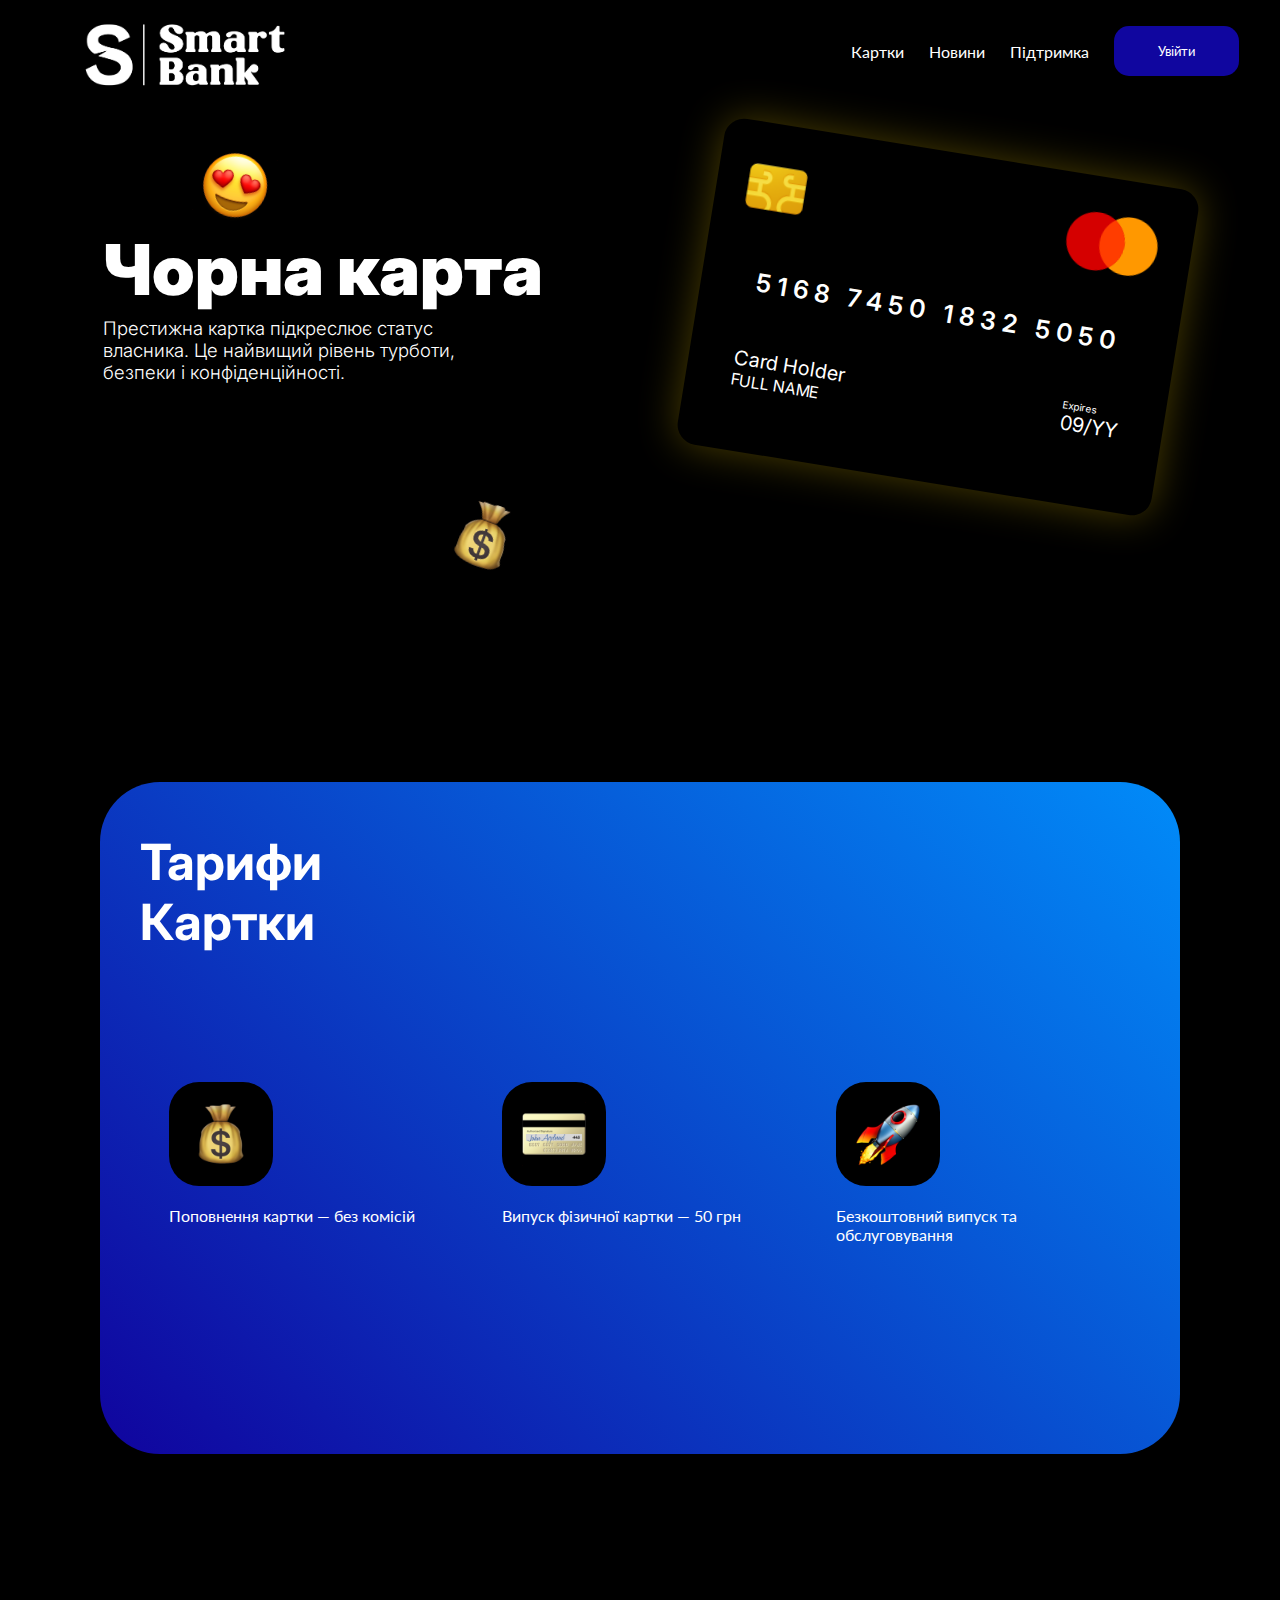
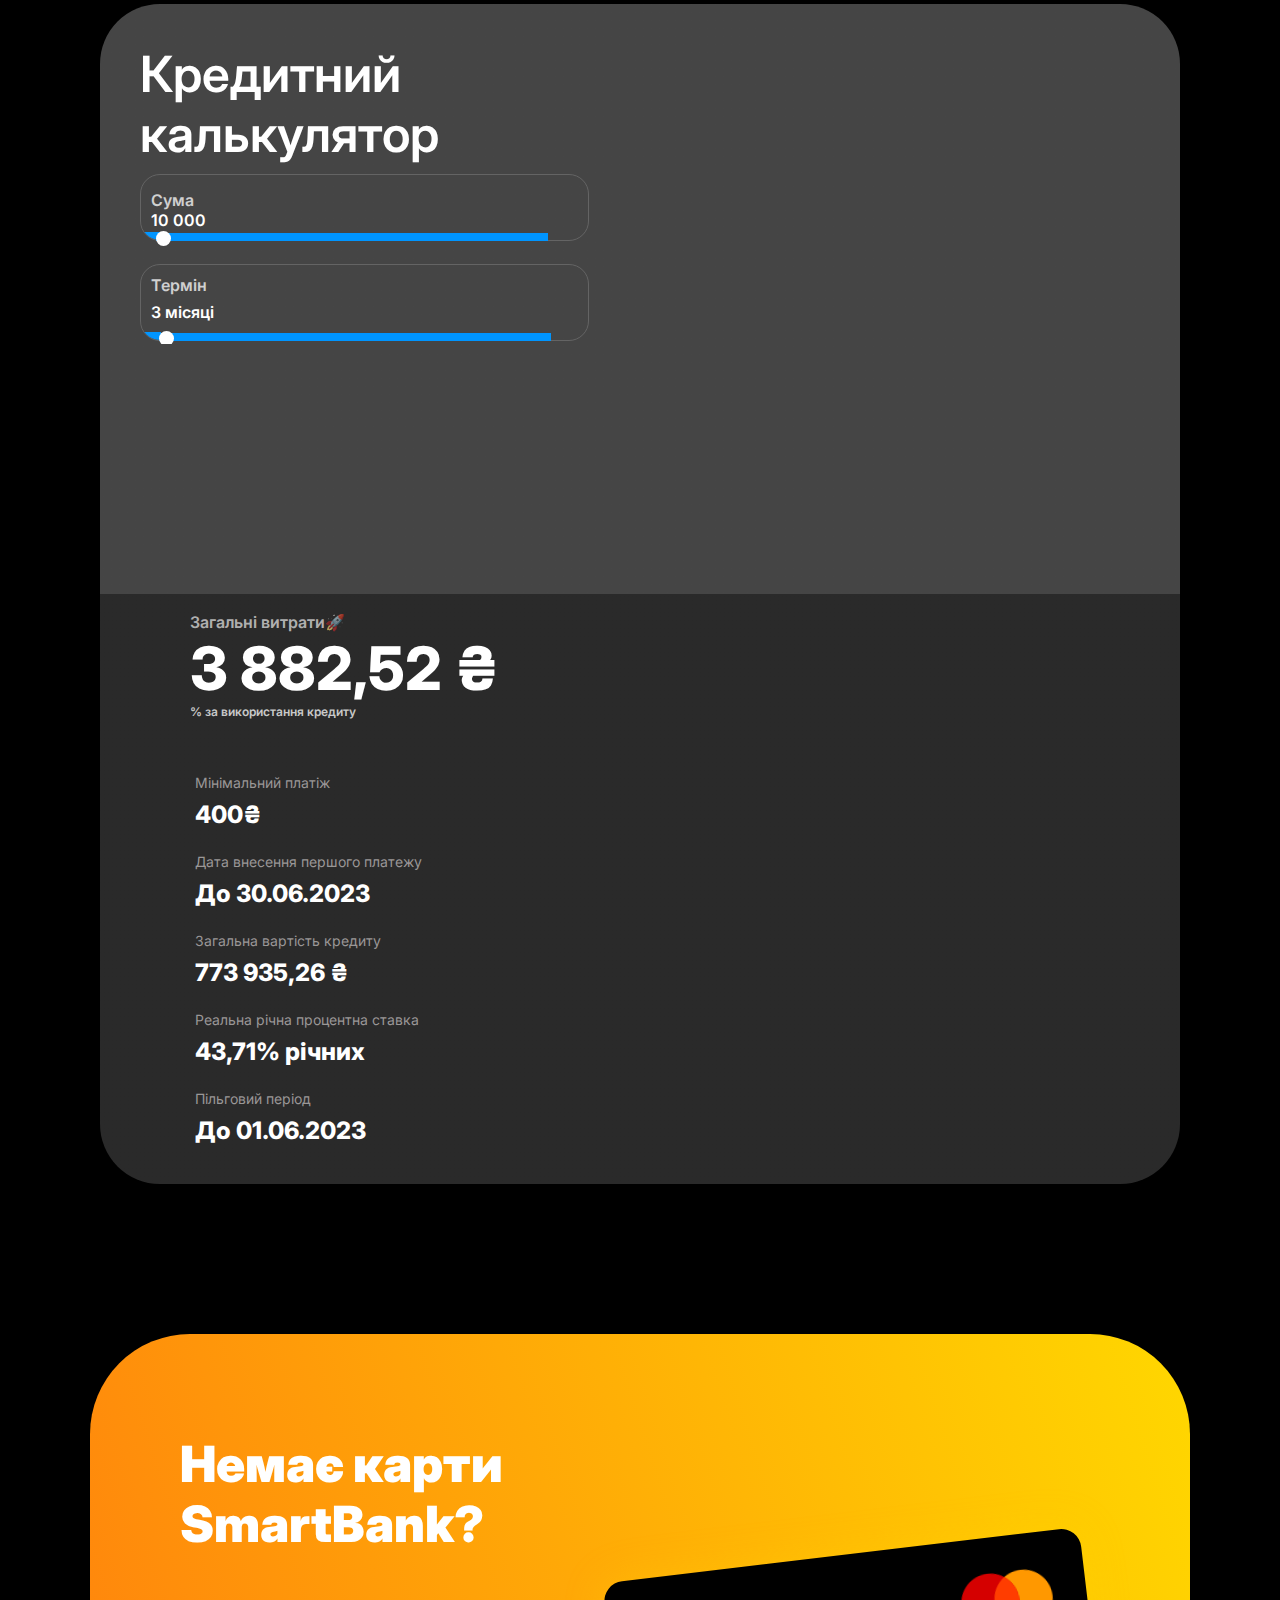
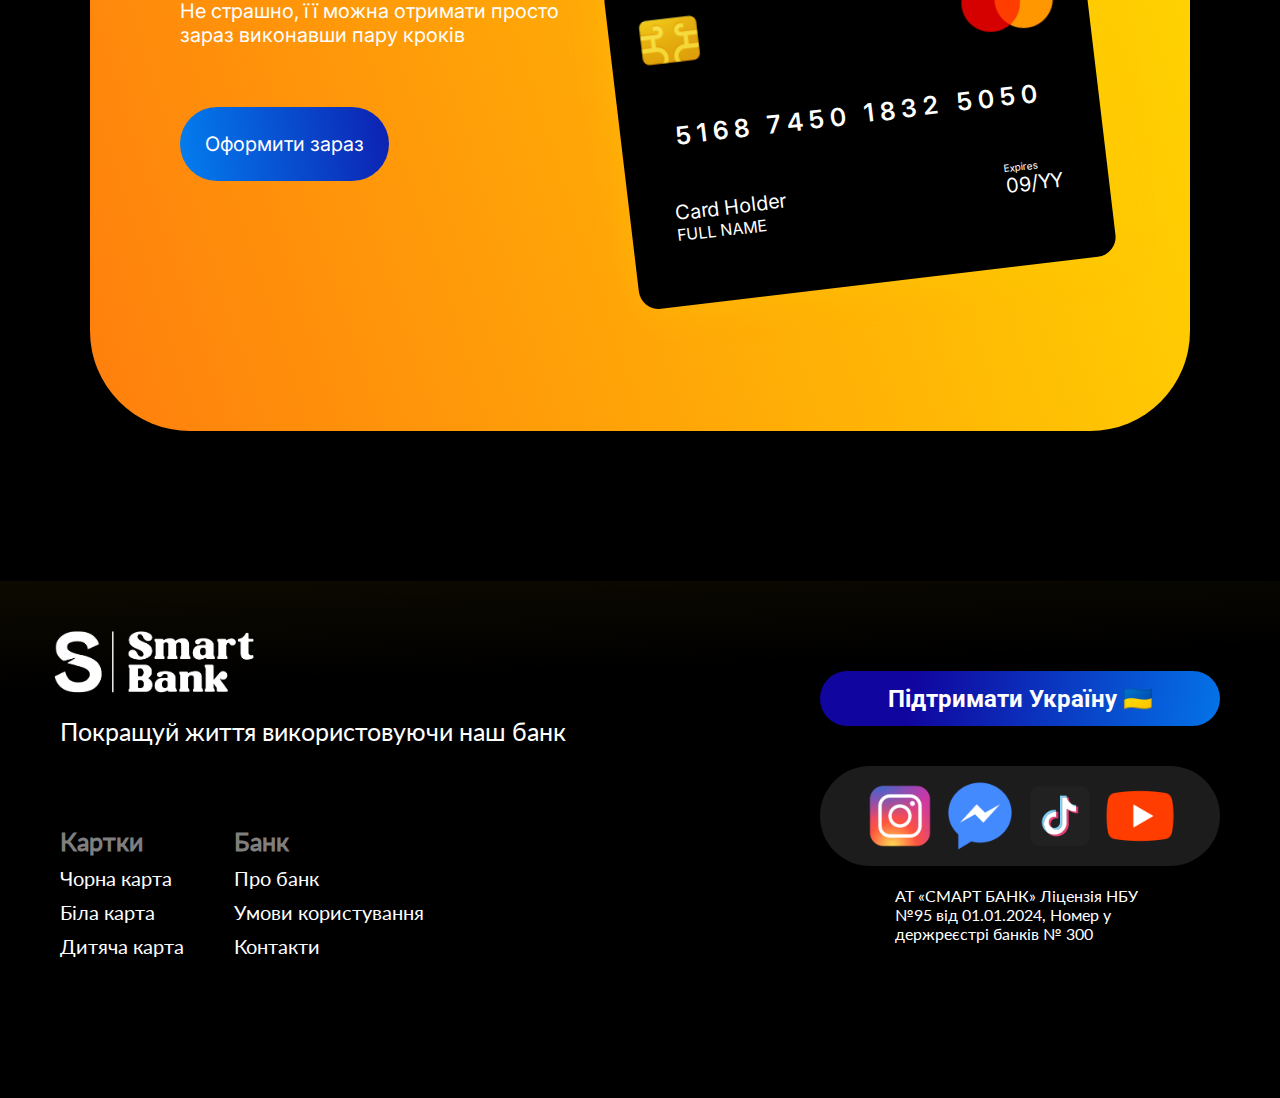
==== commit 5b0dfc5b: "v6.5" ====
--- a/pages/blackcard.html
+++ b/pages/blackcard.html
@@ -9,7 +9,6 @@
     <link rel="stylesheet" href="../style/load.css">
     <link rel="stylesheet" href="../style/multi.css">
     <link rel="shortcut icon" href="../image/favicon.png" type="image/x-icon">
-
     <link href="https://fonts.googleapis.com/css?family=Inter:100,200,300,regular,500,600,700,800,900" rel="stylesheet" />
     <link href="https://fonts.googleapis.com/css?family=Roboto:100,100italic,300,300italic,regular,italic,500,500italic,700,700italic,900,900italic" rel="stylesheet" />
 </head>
--- a/style/multi.css
+++ b/style/multi.css
@@ -1,3 +1,42 @@
+@font-face {
+    font-family: Lato;
+    src: url(../fonts/4118-font.ttf)
+    
+}
+*{ 
+    padding: 0; 
+    margin: 0; 
+    border: 0; 
+    text-decoration: none; 
+    font-family: Lato;
+
+   } 
+    
+   :focus,:active{outline: none;} 
+   a:focus,a:active{outline: none;} 
+    
+   nav,footer,header,aside{display: block;} 
+    
+   :root{ 
+    --blue: #10069F; 
+    --yellow: #FFD700;
+   }  
+    
+   input,button,textarea{font-family:inherit;} 
+    
+   input::-ms-clear{display: none;} 
+   button{cursor: pointer;} 
+   button::-moz-focus-inner {padding:0;border:0;} 
+   a, a:visited{text-decoration: none;} 
+   a:hover{text-decoration: none;} 
+   ul li{list-style: none;} 
+   img{vertical-align: top;} 
+    
+   h1,h2,h3,h4,h5,h6{font-size:inherit;font-weight: 400;} 
+    
+   html{ 
+    scroll-behavior: smooth; 
+   }
 
 
 .modal__cards {
@@ -144,7 +183,7 @@
 .modal-btn{
     width: 50px;
     height: 50px;
-    position: fixed;
+    position: absolute;
     right: 50px;
     top: 50px;
     transition: 0.2s;
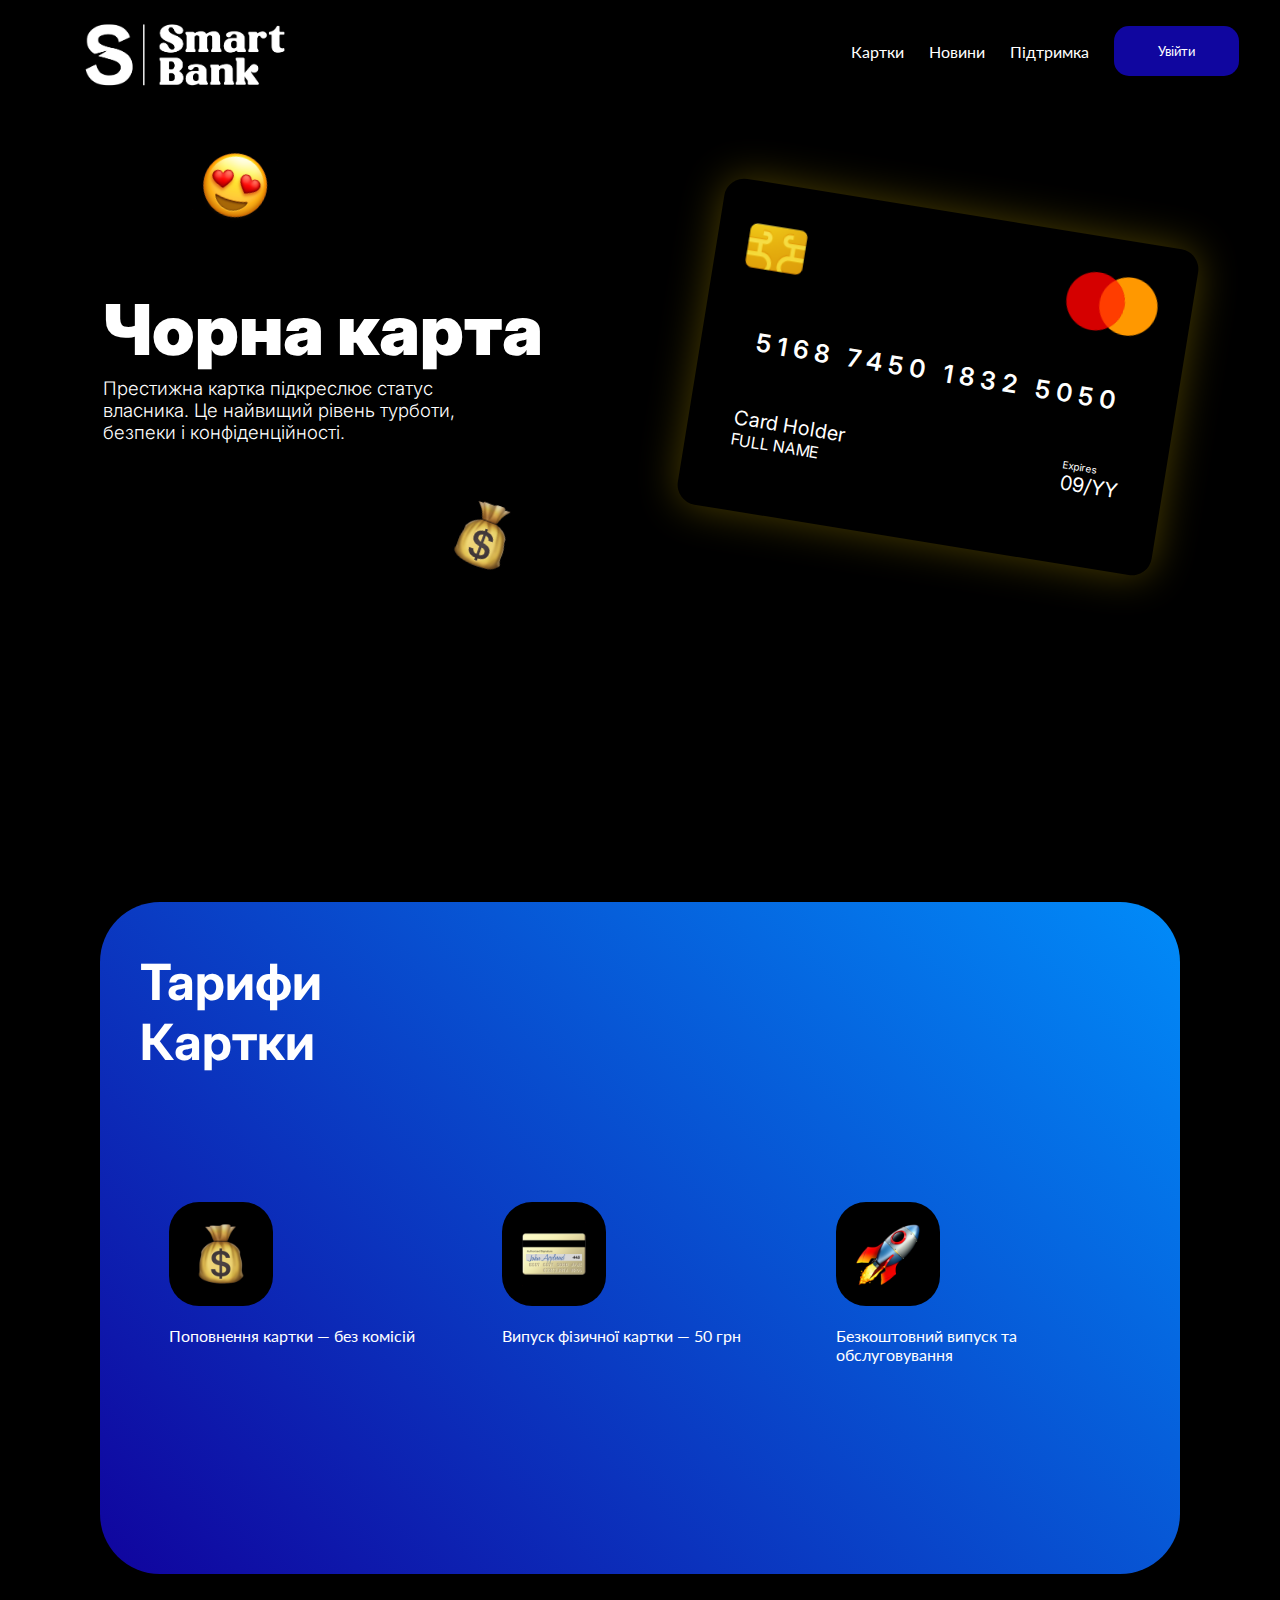
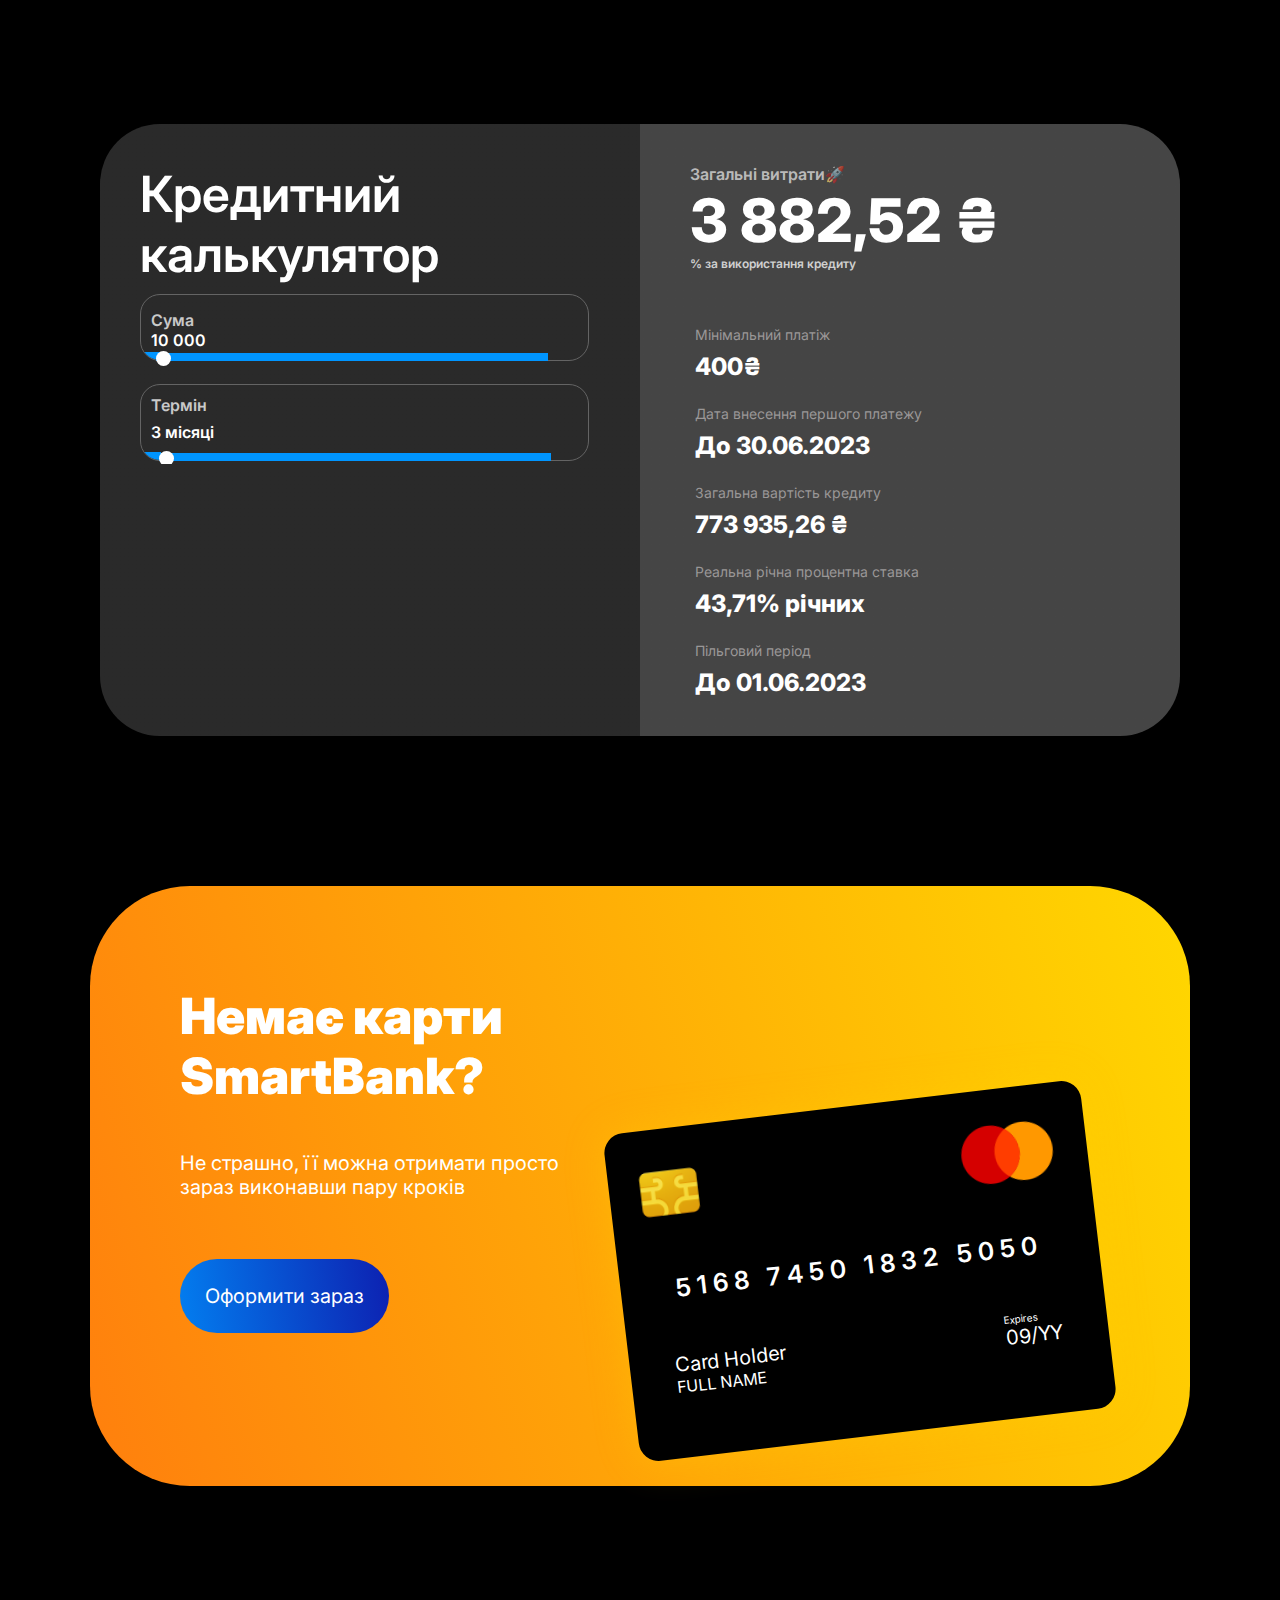
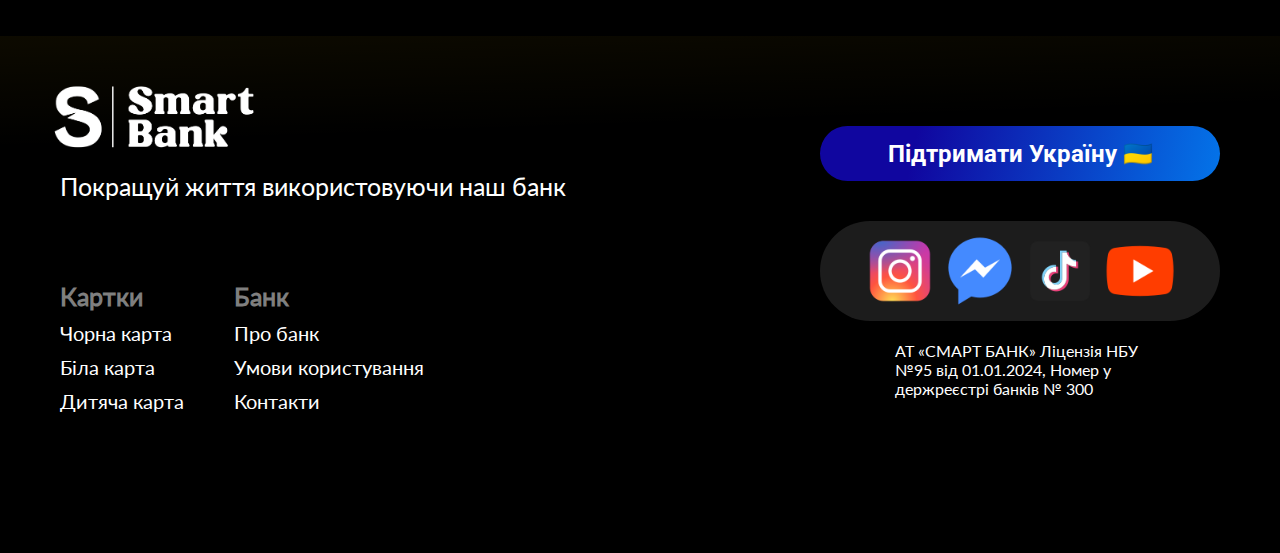
==== commit 9cfa53bb: "v6.9" ====
--- a/pages/blackcard.html
+++ b/pages/blackcard.html
@@ -78,28 +78,28 @@
     
                 <ul class="cards element">Картки</ul>
             
-            <a href="#">
+            <a href="../pages/news.html">
                 <ul class="news element">Новини</ul>
             </a>
-            <a href="">
+            <a href="./support.html">
                 <ul class="support element">Підтримка</ul>
             </a>            
-            <a href="../pages/regestration.html">
+            <a href="./regestration.html">
                 <button class="login-btn">Увійти</button>
             </a>
         </nav>
         <div class="mobile-list">
             <nav class="mobile-nav">
-                <a href="../index.html">
+                <a href="./index.html">
                     <ul class="cards mobile-element">Картки</ul>
                 </a>
-                <a href="#">
+                <a href="./news.html">
                     <ul class="mobile-news mobile-element">Новини</ul>
                 </a>
-                <a href="">
+                <a href="./support.html">
                     <ul class="mobile-support mobile-element">Підтримка</ul>
                 </a>            
-                <a href="../pages/regestration.html">
+                <a href="./regestration.html">
                     <button class="login-btn">Увійти</button>
                 </a>
             </nav>
--- a/style/blackcard.css
+++ b/style/blackcard.css
@@ -114,7 +114,7 @@
 }
 .card__info {
     display: flex;
-    padding: 0px 25px;
+    padding: 60px 25px;
     justify-content: space-around;
     max-width: 100%;
     flex-direction: row;
@@ -575,7 +575,6 @@
     margin-top: 150px;
     margin-bottom: 150px;
     max-width: 1000px;
-    height: 597px;
     flex-shrink: 0;
     border-radius: 100px;
     background: linear-gradient(252deg, #FFD700 0.23%, #FF740F 112.58%);
@@ -863,7 +862,7 @@
     }
 
   }
-  @media (max-width: 1000px) {
+  @media (max-width: 1050px) {
     .card{
         scale: .8;
     }
@@ -871,6 +870,11 @@
         left: 185px;
         top: 400px;
 
+    }
+    .card__info-title{
+        margin-top: 15px;
+        padding-top: 70px;
+        font-size: 50px;
     }
   }
 
@@ -888,52 +892,48 @@
 .card{
     scale: .7;
 }
-  }
-  .credit-calc{
-    display: flex;
-    flex-direction: column;
-  }
-  .credit-calc {
-    margin: 0px auto;
-    margin-top: 150px;
-    border-radius: 60px;
-    height: 1100px;
-    background: linear-gradient(180deg, rgba(100, 100, 100, 0.69) 50%, rgba(100, 100, 100, 0.42) 50%);
-    max-width: 1000px;
-    padding: 40px;
-    display: flex;
-    
-}
+
+ 
+
 .calc {
     height: 700px;
 }
-
+  }
   @media (max-width: 767px) {
     .card__info-title {
         margin-top: 55px;
         font-size: 40px;
     }
-        .notcard__right{
-            display: none;
-        }
-
-
-/* .card{
-    margin-top: 20px;
-} */
-
-.heart-eyes{
-    width: 50px;
-    height: 50px;
-}
-
-.moneybag{
-    display: none;
-
-}
-.card__info{
-    flex-direction: column;
-}
+    .notcard__right{
+        display: none;
+    }
+
+    .card__info{
+        align-items: center;
+    }
+    .card__info-title{
+        font-size: 60px;
+    }
+    .card__info-text{
+        font-size: 18px;
+    }
+    .credit-calc{
+        display: none;   /* Not Always */
+    }
+        
+
+    .heart-eyes{
+        width: 50px;
+        height: 50px;
+    }
+
+    .moneybag{
+        display: none;
+
+    }
+    .card__info{
+        flex-direction: column;
+    }
 }
 
   @media (max-width: 575px) {
@@ -977,17 +977,6 @@
 
   }
 
-  @media (max-width: 420px) {
-
-
-
-  }
-
-  @media (max-width: 575px) {
-
-
-
-  }
 
 
   
@@ -1034,9 +1023,6 @@
         }
 
 }
-     @media (max-width: 920px) {
-      
-     }
      @media (max-width: 820px) {
        
         .footer__right-box{
@@ -1084,15 +1070,28 @@
     
     /* Стилі для дуже малих екранів (дисплей максимум 575рх) */
     @media (max-width: 575px) {
-        
-            
-      
+        .notcard{
+            border-radius: 50px;
+        }
         
         .footer__left{
             min-width: 250px;
         }
         .box__cards-name{
             font-size: 16px;
+        }
+        .card-tariff{
+            padding-bottom: 125px;
+        }
+        .notcard__left-title{
+            font-size: 30px;
+        }
+        .notcard__left{
+            padding: 20px;
+        }
+        .notcard__left-info{
+            font-size: 18px;
+            width: 300px;
         }
     }
     
@@ -1103,9 +1102,33 @@
             gap: 20px;
             justify-content: center;
         }
-      
-        }
-
-
-
-
+        .card__info-title{
+            font-size: 45px;
+        }
+        .card__info-text{
+            font-size: 15px;
+        }
+        .notcard__left-btn{
+            font-size: 14px;
+            padding: 12px;
+        }
+        }
+
+
+        @media (max-width: 400.98px){
+            .notcard__left-title{
+                font-size: 20px;
+                margin: 0;
+            }
+            .notcard__left-info{
+                font-size: 14px;
+                margin-top: 10px;
+            }
+            .notcard__left-btn{
+                margin-top: 20px;
+            }
+        }
+
+
+
+    --- a/style/multi.css
+++ b/style/multi.css
@@ -294,7 +294,16 @@
 }
 
 
-
+@media (max-width: 991.98px){
+    .mobile-list.show .close-btn{
+        display: block;
+        position: fixed;
+        top: 20px;
+        right: 20px;
+        width: 50px;
+        height: 50px;
+    }
+}
 
 .footer {
     padding: 40px 60px 140px 60px;
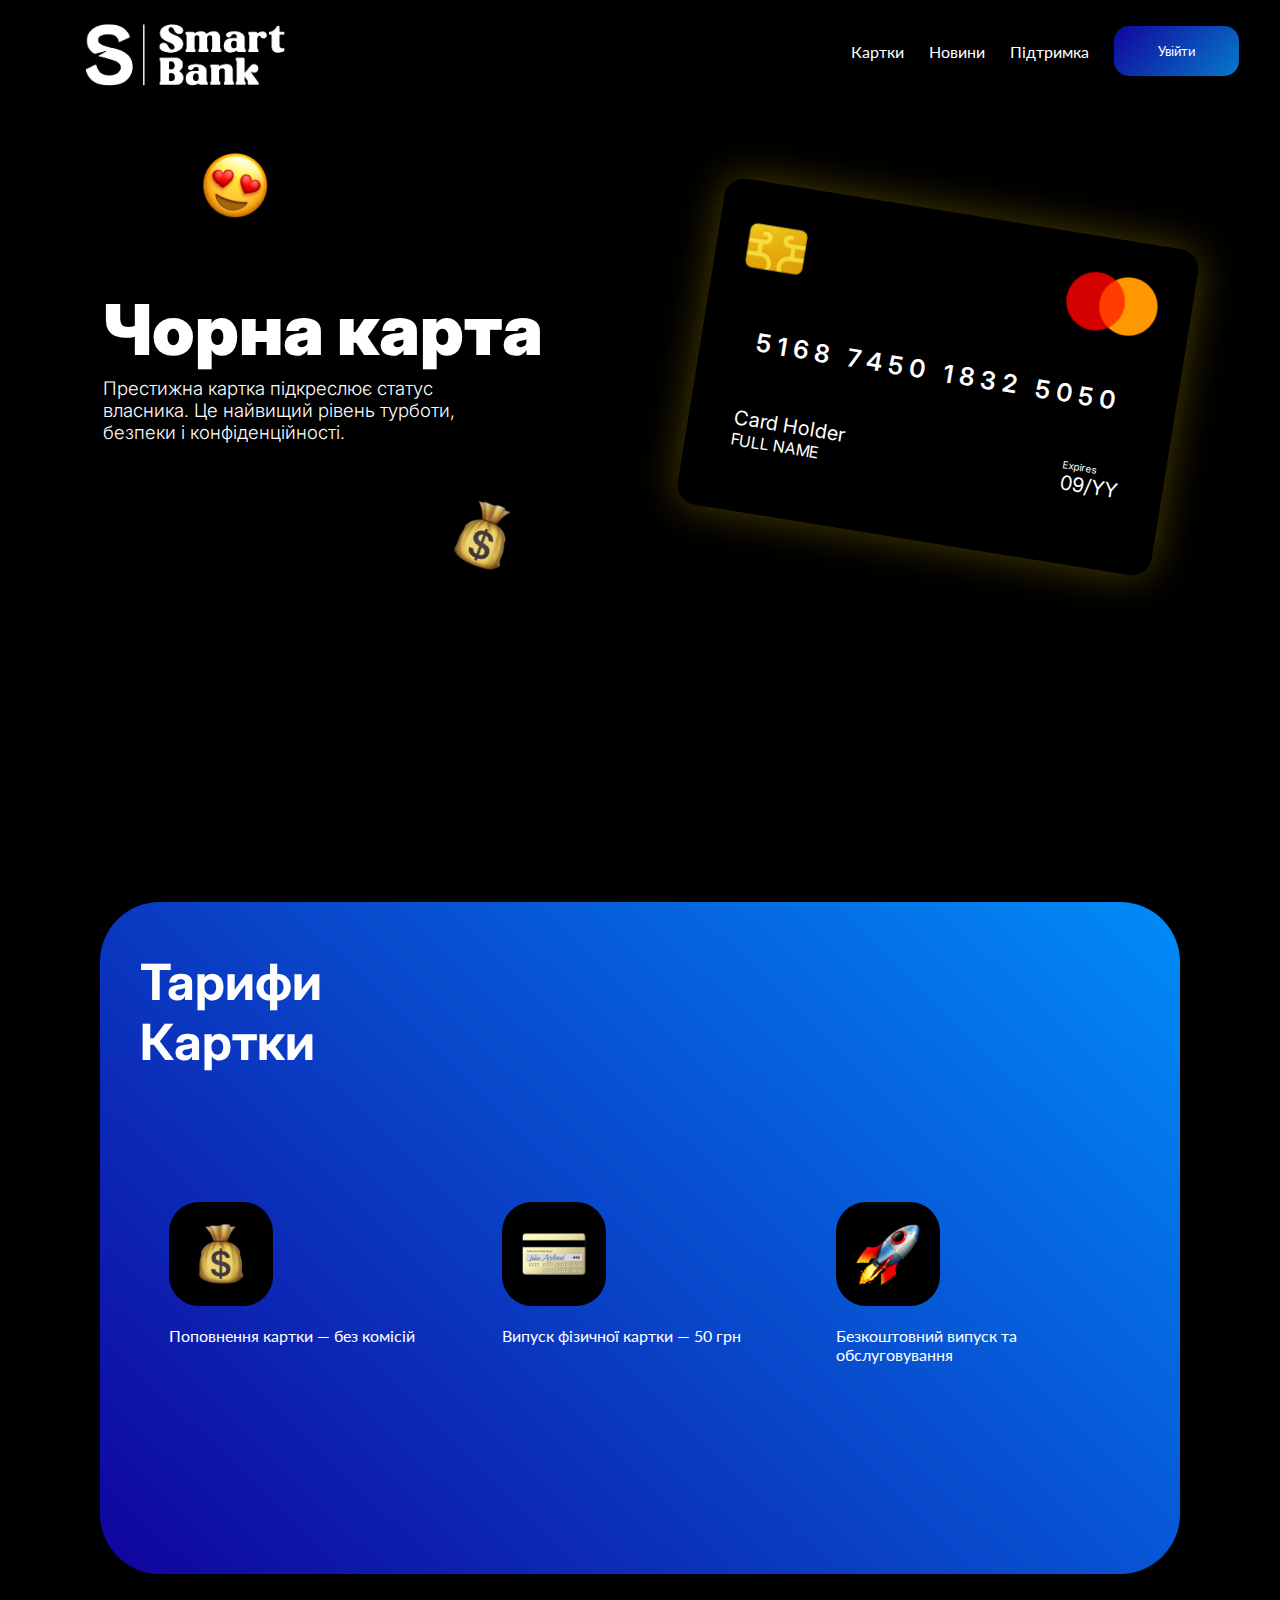
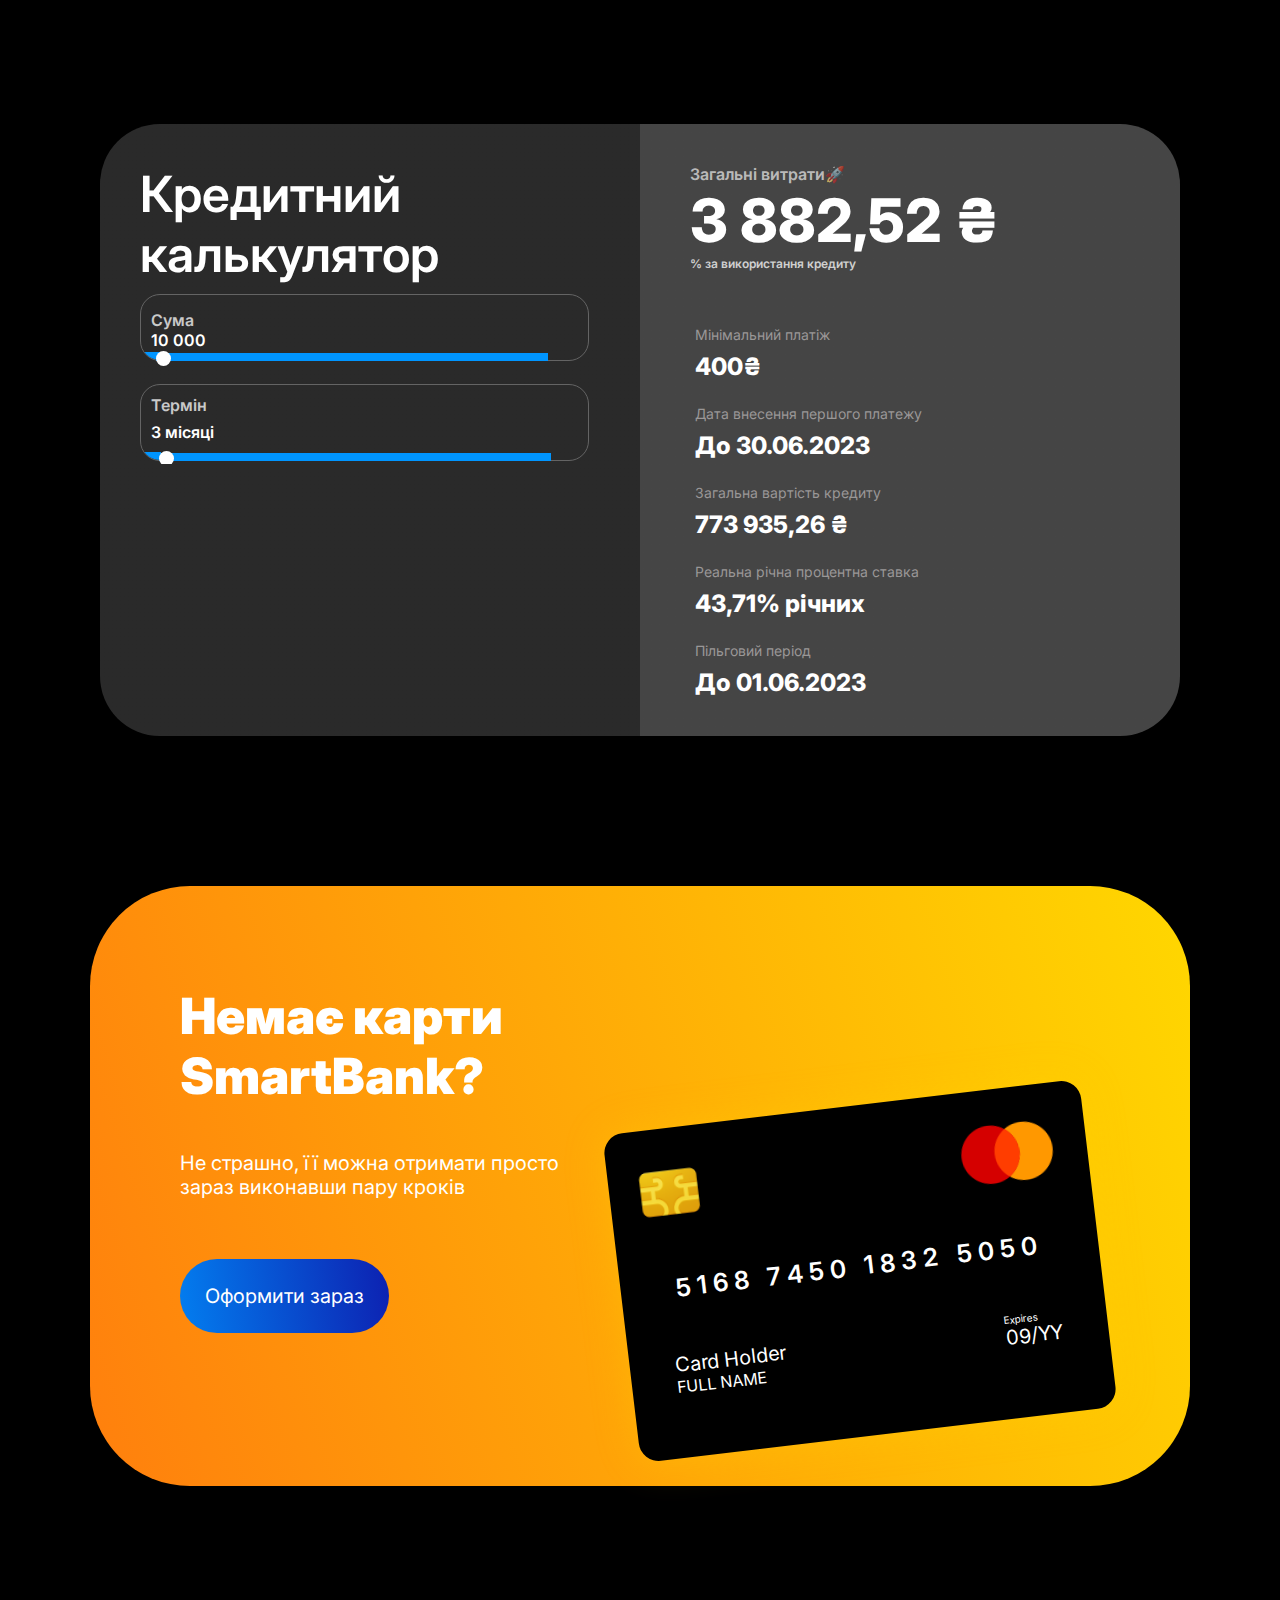
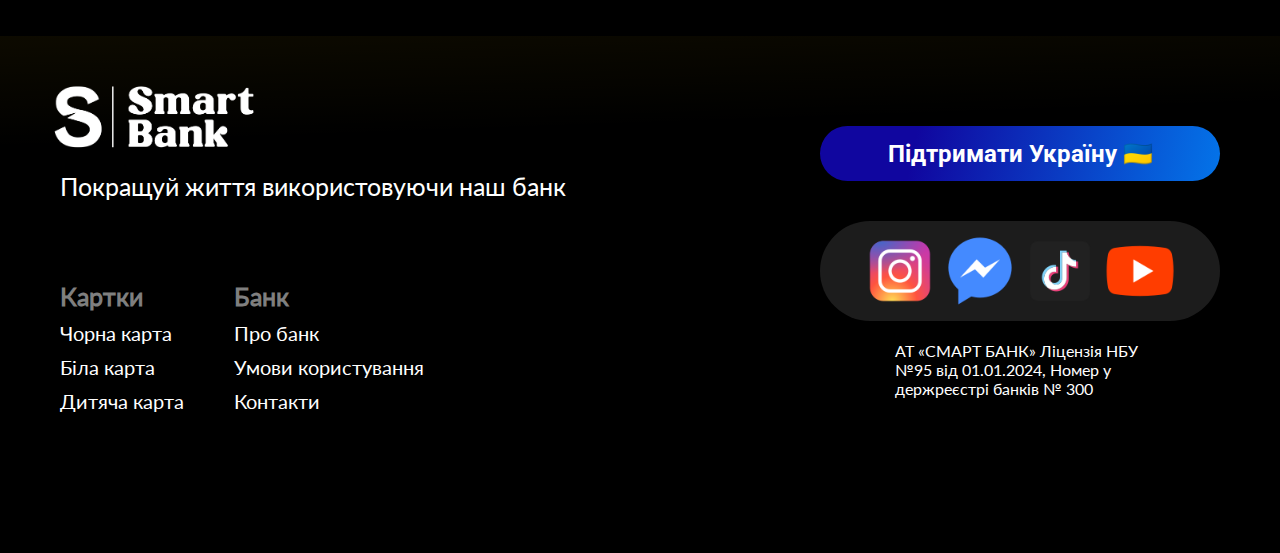
==== commit 72f348b1: "v7.4" ====
--- a/pages/blackcard.html
+++ b/pages/blackcard.html
@@ -32,7 +32,7 @@
                     <p class="modal__card-info">Престижна картка підкреслює статус власника. Це найвищий рівень турботи, безпеки і конфіденційності. </p>
                 </div>
                 </a>
-                <a href="">
+                <a href="../pages/pinkcard.html">
                 <div class="modal__cards-box">
                     <div class="modal-card card-pink">
                         <div class="modal-card__top">
@@ -46,7 +46,7 @@
                     <p class="modal__card-info">Картка для клієнтів від 6 до 14 років. Включає в себе батьківський контроль, а також цікаві можливості. </p>
                 </div>
                 </a>
-                <a href="">
+                <a href=".,/pages/whitecard.html">
                 <div class="modal__cards-box">
                     <div class="modal-card card-white">
                         <div class="modal-card__top">
@@ -249,56 +249,56 @@
             </div>
         </section>
     </main>
-    <footer class="footer">
-        <div class="footer__left">
-            <img src="../image/logo.png" alt="" class="footer__left-logo">
-            <p class="footer__left-txt">
-                Покращуй життя використовуючи наш банк
-            </p>
-            <div class="footer__left__block">
-                <div class="footer__box-cards">
-                    <h2 class="box__cards-title">Картки</h2>
-                    <a href="">
-                        <p class="box__cards-name">Чорна карта</p>
-                    </a>
-                    <a href="">
-                        <p class="box__cards-name">Біла карта</p>
-                    </a>
-                    <a href="">
-                        <p class="box__cards-name">Дитяча карта</p>
-                    </a>
-                </div>
-                <div class="footer__box-about">
-                    <h2 class="box__about-title">Банк</h2>
-                    <a href="">
-                        <p class="box__about-name">Про банк</p>
-                    </a>
-                    <a href="">
-                        <p class="box__about-name">Умови користування</p>
-                    </a>
-                    <a href="">
-                        <p class="box__about-name">Контакти</p>
-                    </a>
-                </div>
-            </div>
-        </div>
-        <div class="footer__right">
-            <a href="https://prytulafoundation.org/" target="_blank">
-                <button class="support__btn__Ukraine">
-                    Підтримати Україну 🇺🇦
-                </button>
-            </a>
-            <div class="footer__right-box">
-                <img src="../image/instagram-100.png" alt="" class="social-img">
-                <img src="../image/facebook-100.png" alt="" class="social-img">
-                <img src="../image/tiktok-100.png" alt="" class="social-img">
-                <img src="../image/youtube-100.png" alt="" class="social-img">
-            </div>
-            <p class="about__bank">АТ «СМАРТ БАНК» 
-                Ліцензія НБУ №95 від 01.01.2024, 
-                Номер у держреєстрі банків № 300</p>
-        </div>
-    </footer>
+   <footer class="footer">
+            <div class="footer__left">
+                <img src="../image/logo.png" alt="" class="footer__left-logo">
+                <p class="footer__left-txt">
+                    Покращуй життя використовуючи наш банк
+                </p>
+                <div class="footer__left__block">
+                    <div class="footer__box-cards">
+                        <h2 class="box__cards-title">Картки</h2>
+                        <a href="./pages/blackcard.html">
+                            <p class="box__cards-name">Чорна карта</p>
+                        </a>
+                        <a href="./pages/whitecard.html">
+                            <p class="box__cards-name">Біла карта</p>
+                        </a>
+                        <a href="./pages/pinkcard.html">
+                            <p class="box__cards-name">Дитяча карта</p>
+                        </a>
+                    </div>
+                    <div class="footer__box-about">
+                        <h2 class="box__about-title">Банк</h2>
+                        <a href="./index.html">
+                            <p class="box__about-name">Про банк</p>
+                        </a>
+                        <a href="./pages/Rules.html">
+                            <p class="box__about-name">Умови користування</p>
+                        </a>
+                        <a href="./pages/support.html">
+                            <p class="box__about-name">Контакти</p>
+                        </a>
+                    </div>
+                </div>
+            </div>
+            <div class="footer__right">
+                <a href="https://prytulafoundation.org/" target="_blank">
+                    <button class="support__btn__Ukraine">
+                        Підтримати Україну 🇺🇦
+                    </button>
+                </a>
+                <div class="footer__right-box">
+                    <img src="../image/instagram-100.png" alt="" class="social-img">
+                    <img src="../image/facebook-100.png" alt="" class="social-img">
+                    <img src="../image/tiktok-100.png" alt="" class="social-img">
+                    <img src="../image/youtube-100.png" alt="" class="social-img">
+                </div>
+                <p class="about__bank">АТ «СМАРТ БАНК» 
+                    Ліцензія НБУ №95 від 01.01.2024, 
+                    Номер у держреєстрі банків № 300</p>
+            </div>
+        </footer>
     <script src="../script/load.js"></script>
     <script src="../script/blackcard.js"></script>
     <script src="../script/CardModal.js"></script>
--- a/style/multi.css
+++ b/style/multi.css
@@ -246,7 +246,7 @@
     width: 125px;
     height: 50px;
     border-radius: 15px;
-    background: #10069F;
+    background: linear-gradient(133deg, rgba(16,6,159,1) 0%, rgba(7,121,200,1) 100%);
     color: #fff;
 
 }
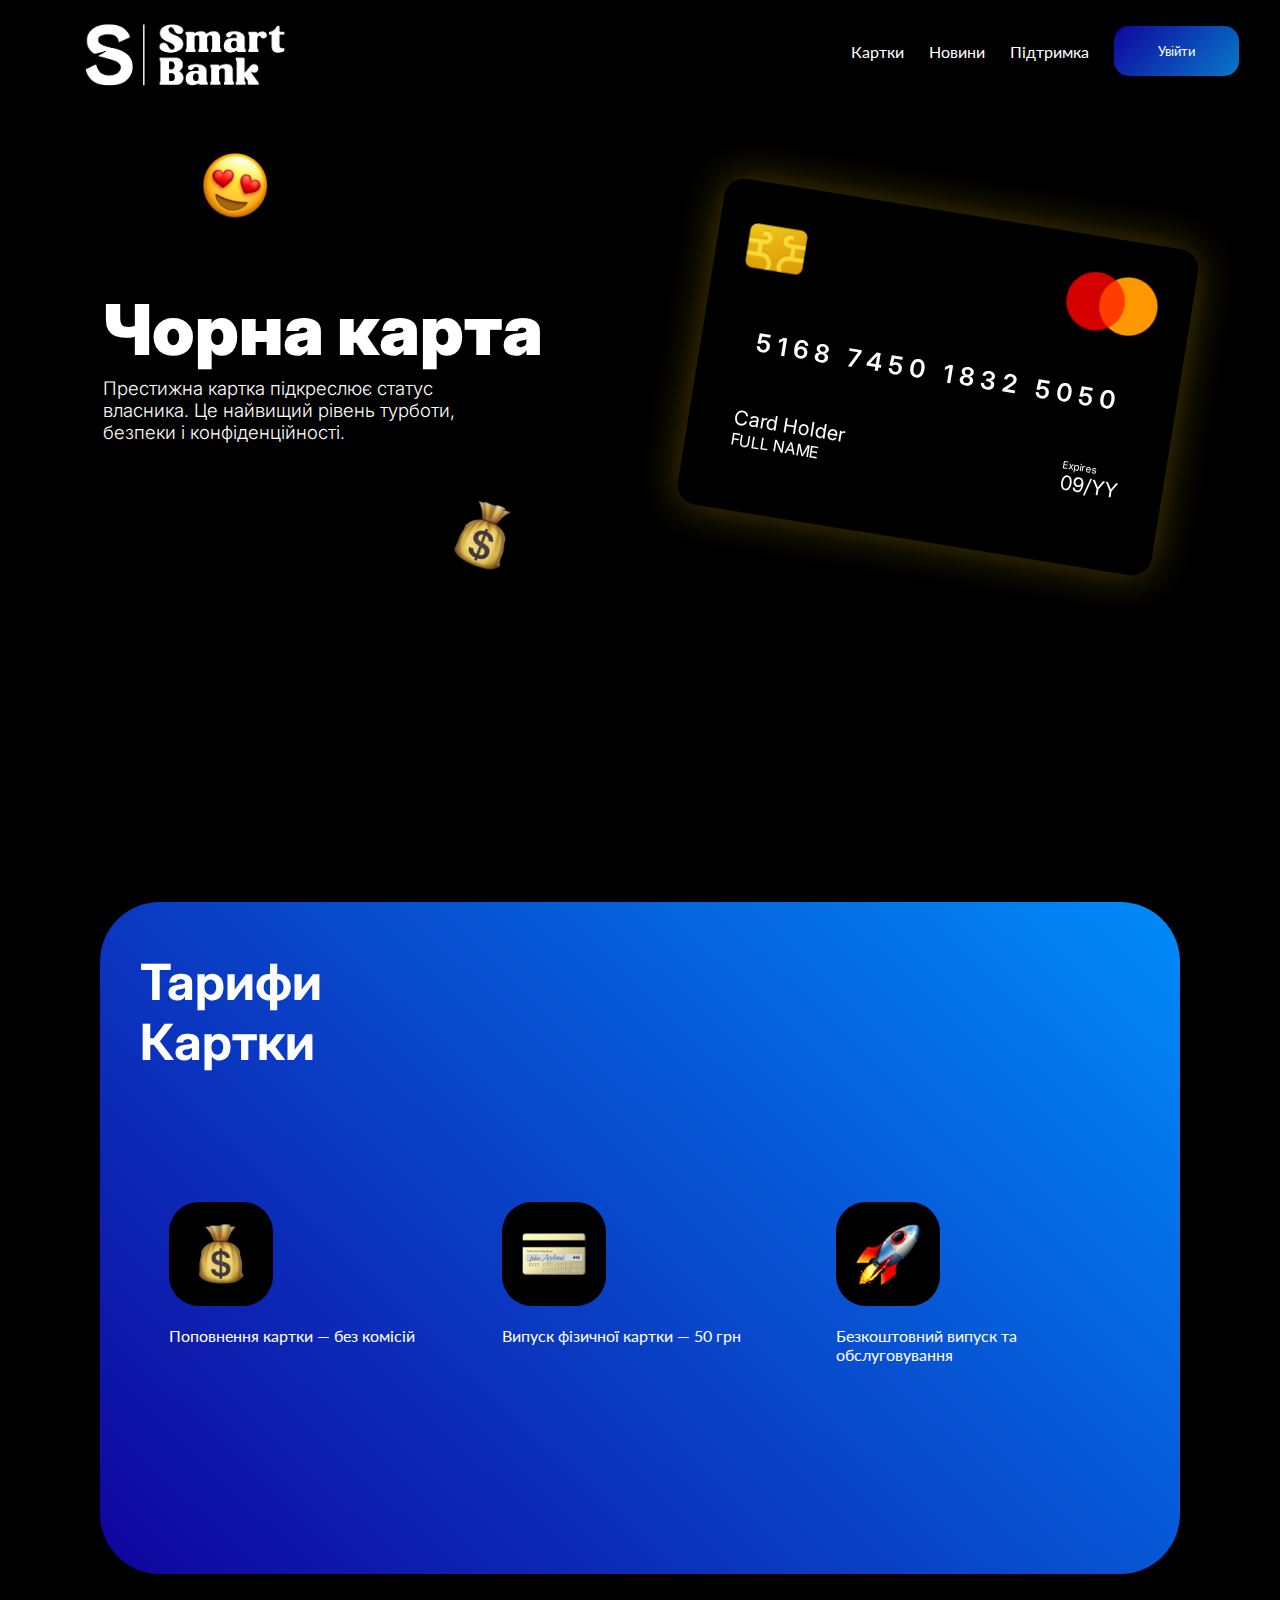
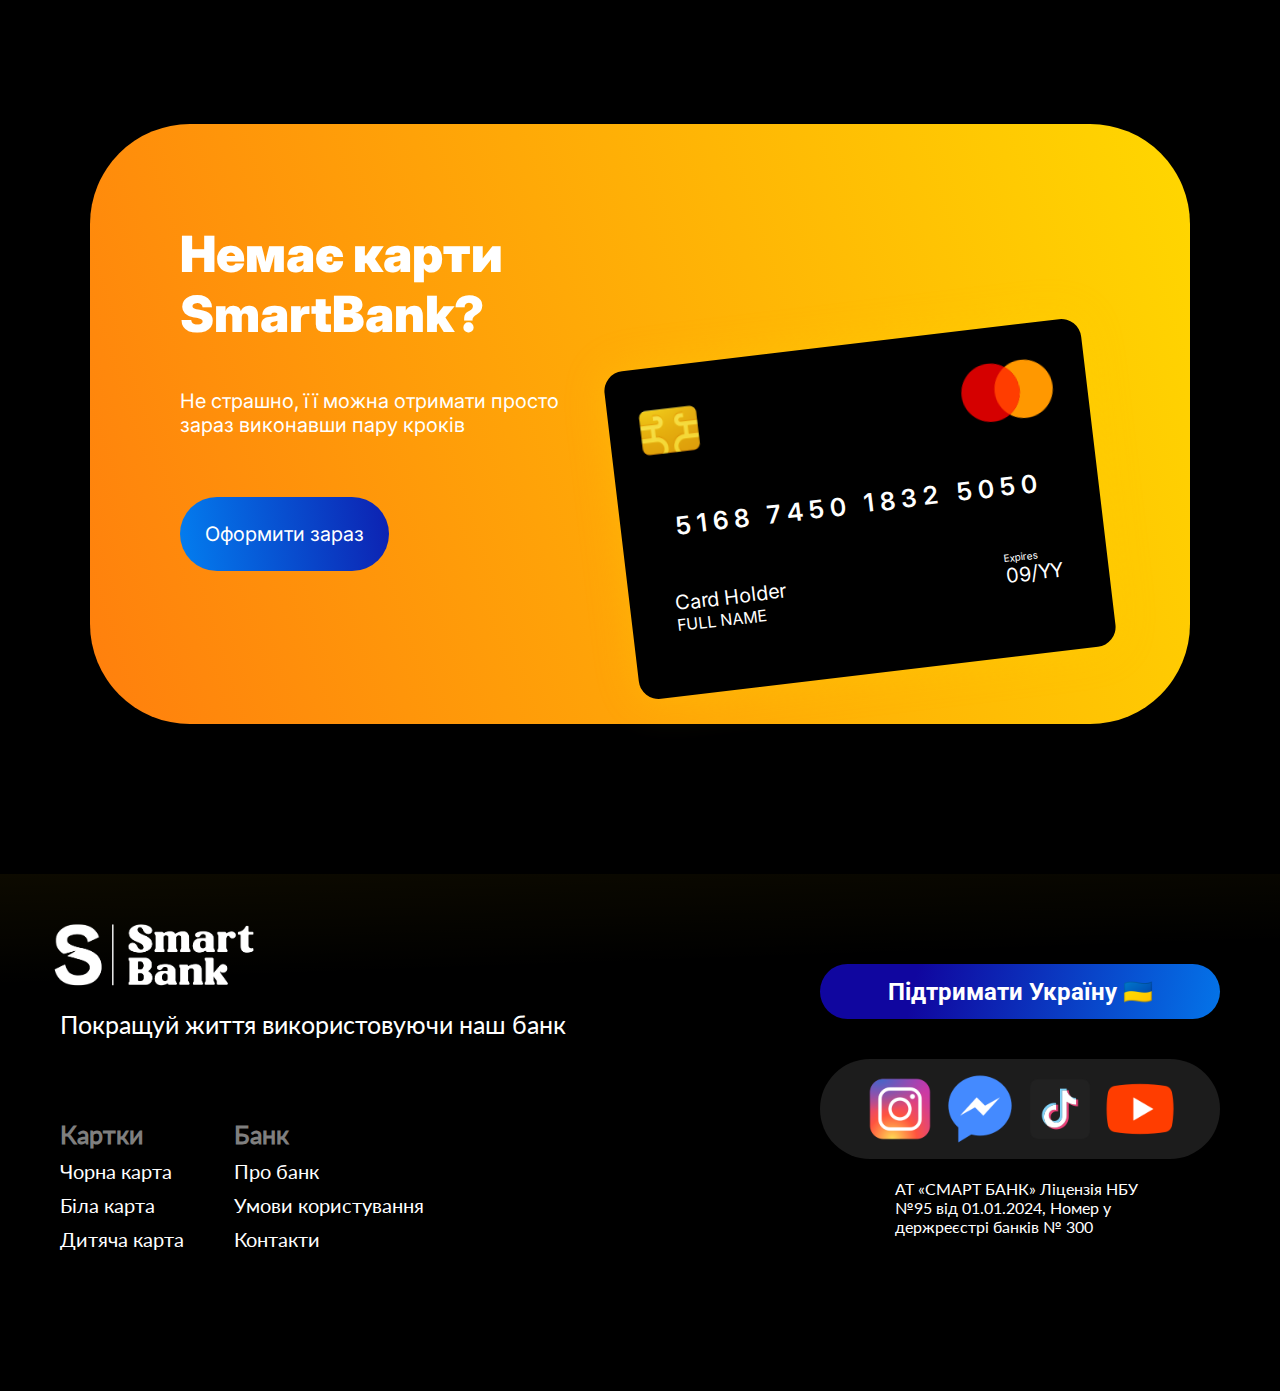
==== commit 6200a776: "v7.6" ====
--- a/pages/blackcard.html
+++ b/pages/blackcard.html
@@ -8,6 +8,7 @@
     <link rel="stylesheet" href="../style/CardModal.css">
     <link rel="stylesheet" href="../style/load.css">
     <link rel="stylesheet" href="../style/multi.css">
+    <link href="https://unpkg.com/aos@2.3.1/dist/aos.css" rel="stylesheet">
     <link rel="shortcut icon" href="../image/favicon.png" type="image/x-icon">
     <link href="https://fonts.googleapis.com/css?family=Inter:100,200,300,regular,500,600,700,800,900" rel="stylesheet" />
     <link href="https://fonts.googleapis.com/css?family=Roboto:100,100italic,300,300italic,regular,italic,500,500italic,700,700italic,900,900italic" rel="stylesheet" />
@@ -115,22 +116,25 @@
                 <p class="card__info-text">Престижна картка підкреслює статус власника. Це найвищий рівень турботи, безпеки і конфіденційності. </p>
             </div>
             <div class="card__info-right">
-                <div class="card">
-                    <div class="card__top">
-                        <img src="../image/chip card.png" alt="" class="card-chip">
-                        <img src="../image/Mastercard Logo.png" alt="" class="card-company">
-                    </div>
-                    <p class="card-number">5168 7450 1832 5050</p>
-                    <div class="card__bottom">
-                        <div class="name__box">
-                            <p class="name__box-title">Card Holder</p>
-                            <p class="name__box-info">FULL NAME</p>
-                        </div>
-                        <div class="expires__box">
-                            <p class="expires__box-title">Expires</p>
-                            <p class="expires__box-dato">09/YY</p>
-                        </div>
-                    </div>
+                <div  data-aos="zoom-out">
+                    <div class="card" >
+                        <div class="card__top">
+                            <img src="../image/chip card.png" alt="" class="card-chip">
+                            <img src="../image/Mastercard Logo.png" alt="" class="card-company">
+                        </div>
+                        <p class="card-number">5168 7450 1832 5050</p>
+                        <div class="card__bottom">
+                            <div class="name__box">
+                                <p class="name__box-title">Card Holder</p>
+                                <p class="name__box-info">FULL NAME</p>
+                            </div>
+                            <div class="expires__box">
+                                <p class="expires__box-title">Expires</p>
+                                <p class="expires__box-dato">09/YY</p>
+                            </div>
+                        </div>
+                    </div>
+
                 </div>
             </div>
             <img src="../image/heart_eyes.png" alt="" class="emoji heart-eyes">
@@ -162,7 +166,7 @@
                 </div>
             </div>
         </section>
-        <section class="credit-calc">
+        <section class="credit-calc" style="display: none;">
             <div class="calc">
                 <h2 class="calc-title">
                     Кредитний <br> калькулятор
@@ -258,25 +262,25 @@
                 <div class="footer__left__block">
                     <div class="footer__box-cards">
                         <h2 class="box__cards-title">Картки</h2>
-                        <a href="./pages/blackcard.html">
+                        <a href="./blackcard.html">
                             <p class="box__cards-name">Чорна карта</p>
                         </a>
-                        <a href="./pages/whitecard.html">
+                        <a href="./whitecard.html">
                             <p class="box__cards-name">Біла карта</p>
                         </a>
-                        <a href="./pages/pinkcard.html">
+                        <a href="./pinkcard.html">
                             <p class="box__cards-name">Дитяча карта</p>
                         </a>
                     </div>
                     <div class="footer__box-about">
                         <h2 class="box__about-title">Банк</h2>
-                        <a href="./index.html">
+                        <a href="../index.html">
                             <p class="box__about-name">Про банк</p>
                         </a>
-                        <a href="./pages/Rules.html">
+                        <a href="./Rules.html">
                             <p class="box__about-name">Умови користування</p>
                         </a>
-                        <a href="./pages/support.html">
+                        <a href="./support.html">
                             <p class="box__about-name">Контакти</p>
                         </a>
                     </div>
@@ -303,5 +307,9 @@
     <script src="../script/blackcard.js"></script>
     <script src="../script/CardModal.js"></script>
     <script src="../script/multi.js"></script>
+    <script src="https://unpkg.com/aos@2.3.1/dist/aos.js"></script>
+    <script>
+        AOS.init();
+      </script>
 </body>
 </html>--- a/style/blackcard.css
+++ b/style/blackcard.css
@@ -899,7 +899,7 @@
     height: 700px;
 }
   }
-  @media (max-width: 767px) {
+  @media (max-width: 1000px) {
     .card__info-title {
         margin-top: 55px;
         font-size: 40px;
--- a/style/multi.css
+++ b/style/multi.css
@@ -167,6 +167,7 @@
     display: flex;
     justify-content: center;
     margin: 0px auto;
+    padding: 30px 0px;
 }
 .modal__cards-box {
 }
